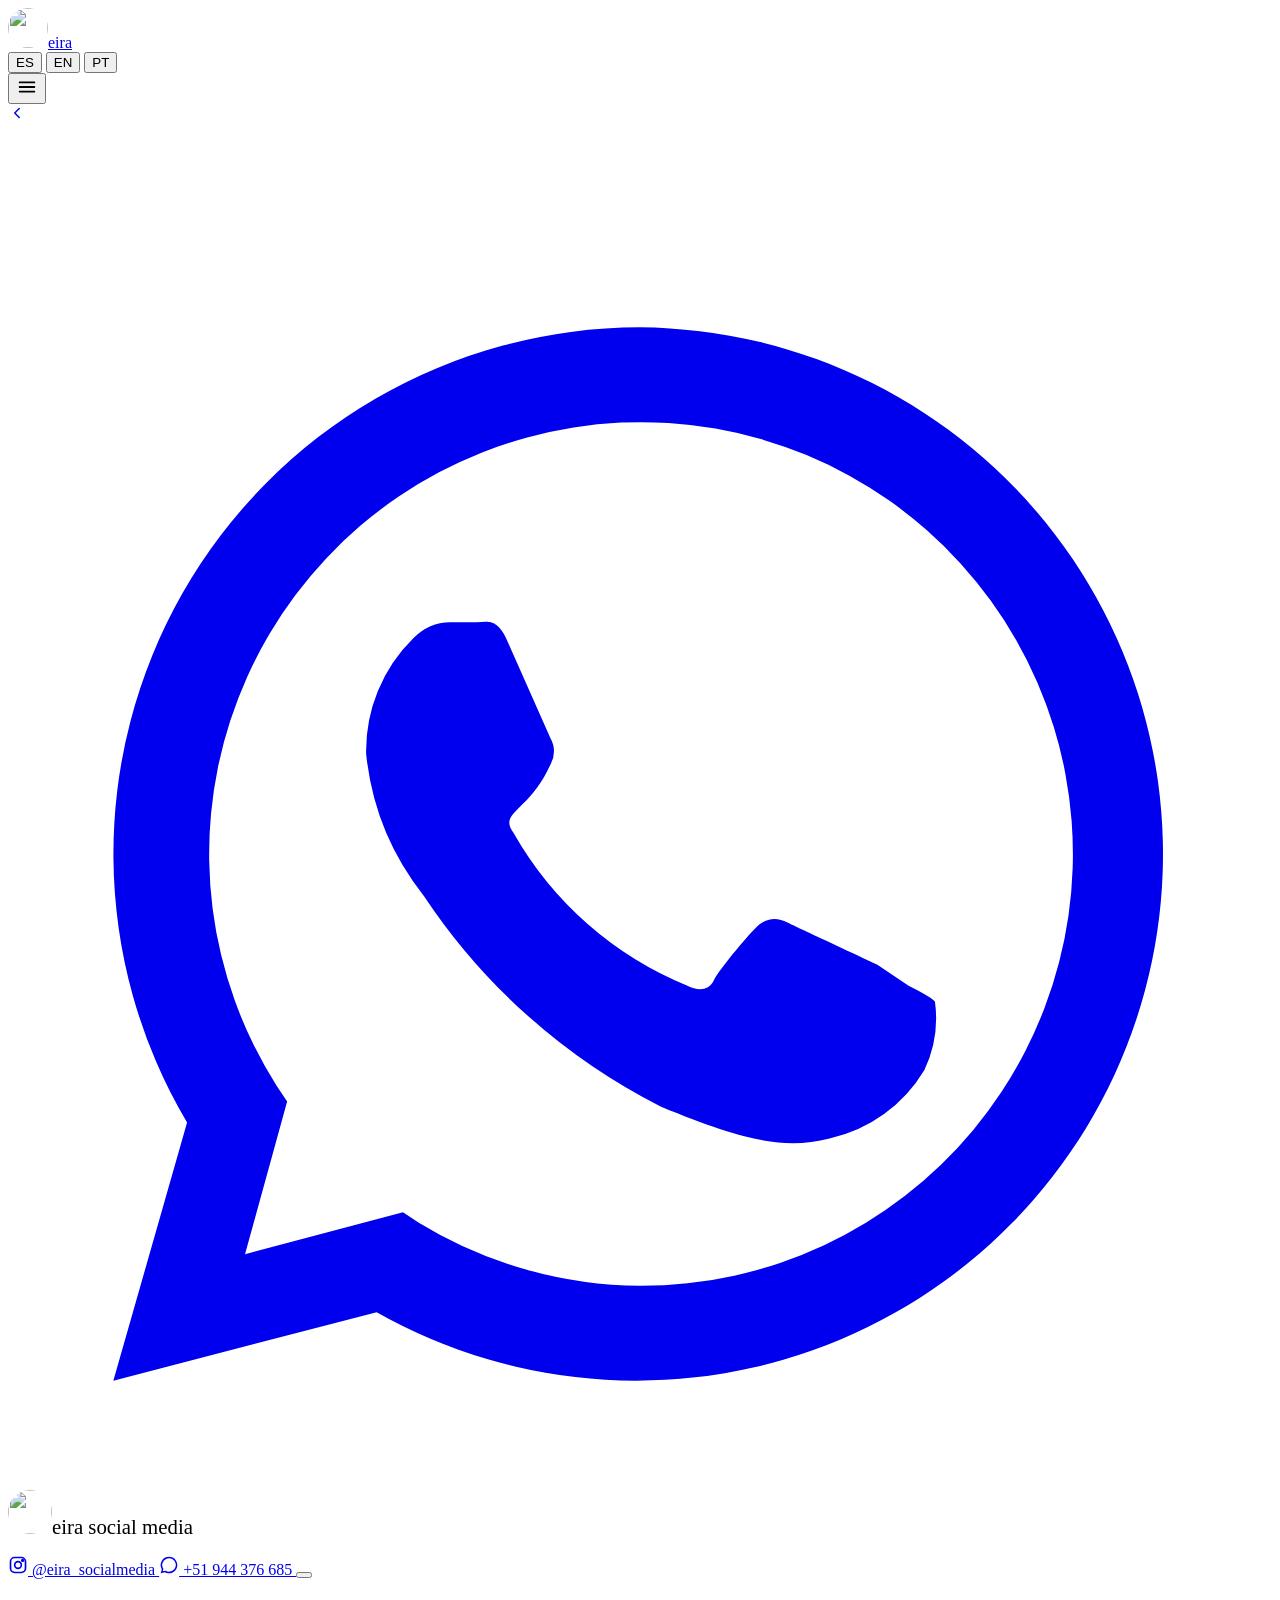
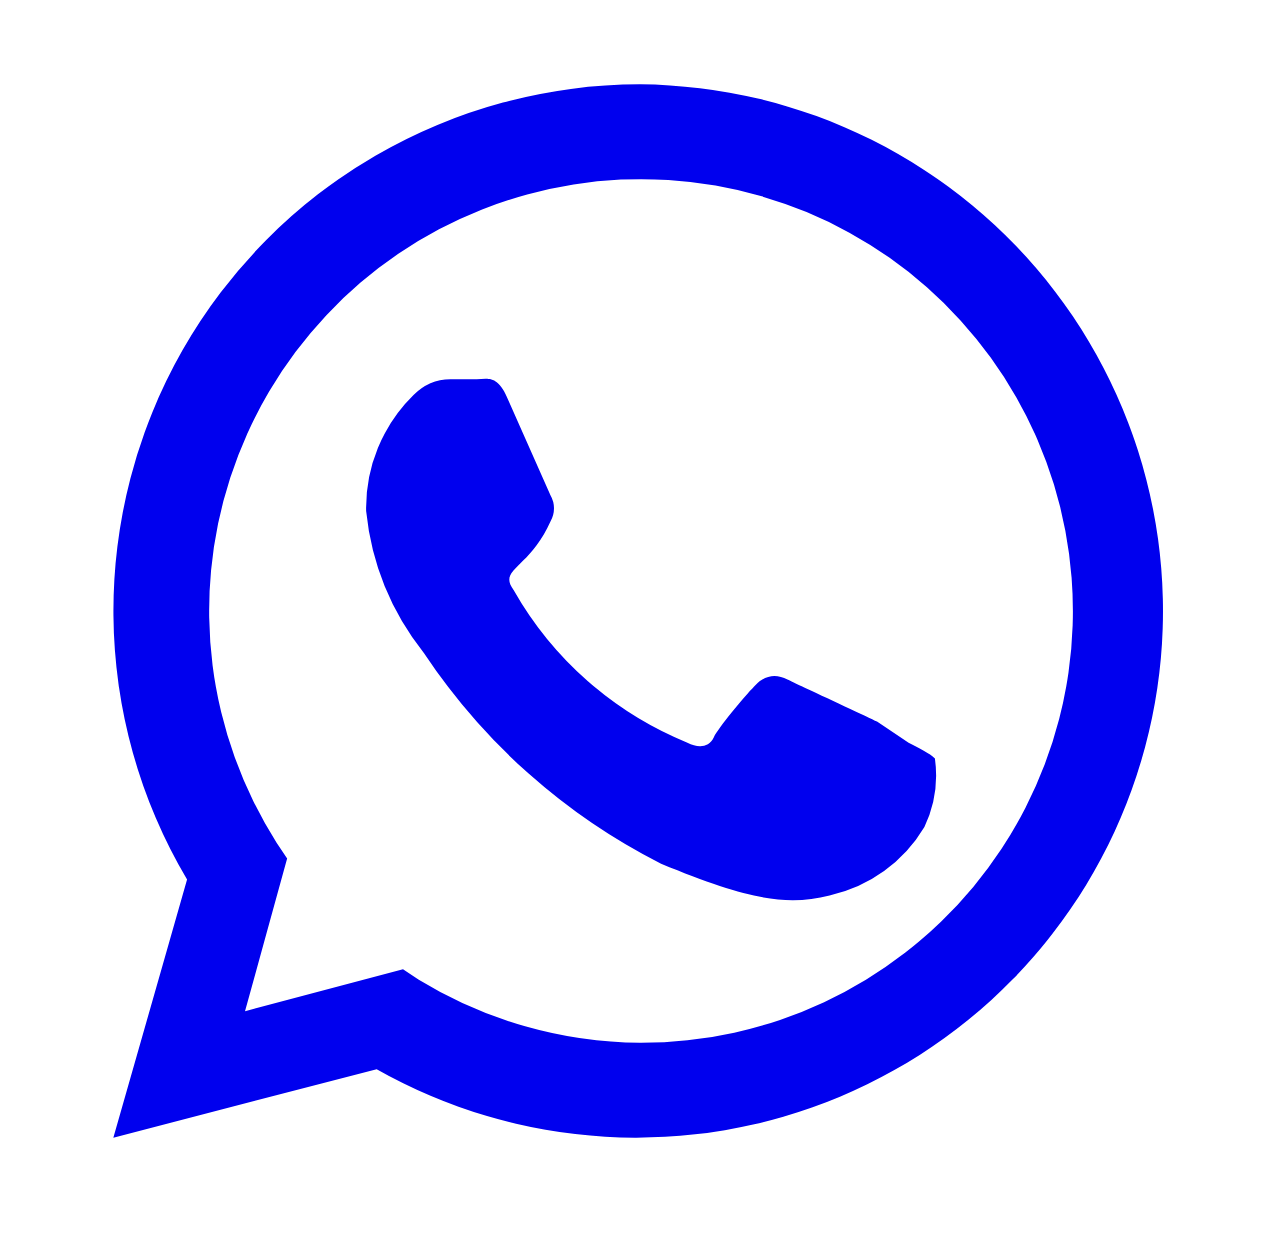
==== metodologia.html @ bcd7b7a1 "Add files via upload" ====
<!doctype html>
<html lang="es">
<head>
<meta charset="utf-8">
<meta name="color-scheme" content="light dark">
<meta name="viewport" content="width=device-width, initial-scale=1, viewport-fit=cover">
<title>Método EIRA | Eira Social Media</title>
<meta name="description" content="Agencia de social media: estrategia, gestión de redes, creación de contenido y publicidad digital a la medida de tu marca.">
<link rel="preconnect" href="https://fonts.googleapis.com">
<link rel="preconnect" href="https://fonts.gstatic.com" crossorigin>
<link href="https://fonts.googleapis.com/css2?family=Poppins:wght@400;500;600;700;800&display=swap" rel="stylesheet">
<link rel="icon" href="assets/img/logo.png">
<link rel="stylesheet" href="assets/css/styles.css">
</head>
<body>

<header class="top">
  <div class="wrap bar">
    <a class="logo" href="index.html" aria-label="Eira Social Media">
      <img src="assets/img/logo.png" alt="" width="40" height="40" style="border-radius:50%;box-shadow:0 0 0 1px var(--line)"><span>eira</span>
    </a>
    <nav class="links" id="nav">
      <a href="index.html#servicios" data-i18n="nav.services"></a>
      <a href="metodologia.html" aria-current="page" data-i18n="nav.method"></a>
      <a href="index.html#trabajos" data-i18n="nav.work"></a>
      <a href="index.html#resultados" data-i18n="nav.results"></a>
      <a href="index.html#cotizar" data-i18n="nav.quote"></a>
      <a href="index.html#faq" data-i18n="nav.faq"></a>
    </nav>
    <div class="lang" role="group" aria-label="Idioma / Language / Idioma">
      <button type="button" data-lang="es">ES</button>
      <button type="button" data-lang="en">EN</button>
      <button type="button" data-lang="pt">PT</button>
    </div>
    <a class="btn btn-primary" href="index.html#cotizar" data-i18n="nav.cta"></a>
    <button class="menu-btn" type="button" aria-expanded="false" aria-controls="nav" aria-label="Menu">
      <svg width="22" height="22" viewBox="0 0 24 24" fill="none" stroke="currentColor" stroke-width="2" stroke-linecap="round" aria-hidden="true"><path d="M4 7h16M4 12h16M4 17h16"/></svg>
    </button>
  </div>
</header>

<main id="inicio">
  <section class="page-hero">
    <div class="wrap">
      <a class="back-link" href="index.html"><svg width="18" height="18" viewBox="0 0 24 24" fill="none" stroke="currentColor" stroke-width="2" stroke-linecap="round" stroke-linejoin="round" aria-hidden="true"><path d="M15 18l-6-6 6-6"/></svg><span data-i18n="mp.back"></span></a>
      <h1 data-i18n="mp.title"></h1>
      <p class="lede" data-i18n="mp.sub"></p>
    </div>
  </section>
  <section id="metodo" style="padding-top:clamp(32px,5vw,56px)">
    <div class="wrap">
      <h2 data-i18n="m.title" class="sr"></h2>
      <p class="lede" data-i18n="m.sub"></p>
      <div class="eira-grid">
        <div class="cycle" id="cycle"></div>
        <div>
          <div class="step-btns" id="stepBtns" role="group"></div>
          <div class="step-detail" id="stepDetail" aria-live="polite"></div>
        </div>
      </div>

      <div class="charts">
        <div class="card">
          <h3 data-i18n="m.mixTitle"></h3>
          <p class="sub" data-i18n="m.mixSub"></p>
          <div class="mini-tabs" id="mixTabs" role="group"></div>
          <div class="donut-wrap">
            <div id="donut"></div>
            <ul class="legend" id="legend"></ul>
          </div>
          <p class="note" data-i18n="m.ref"></p>
        </div>
        <div class="card">
          <h3 data-i18n="m.funTitle"></h3>
          <p class="sub" data-i18n="m.funSub"></p>
          <div id="funnel" style="margin-top:14px"></div>
        </div>
        <div class="card wide">
          <h3 data-i18n="m.ganttTitle"></h3>
          <p class="sub" data-i18n="m.ganttSub"></p>
          <div class="scroll-x"><div class="gantt" id="gantt"></div></div>
        </div>
        <div class="card wide">
          <h3 data-i18n="m.kpiTitle"></h3>
          <p class="sub" data-i18n="m.kpiSub"></p>
          <div class="kpis" id="kpis"></div>
        </div>
      </div>
    </div>
  </section>

  <section class="final" style="padding-top:0">
    <div class="wrap">
      <h2 data-i18n="mp.ctaTitle"></h2>
      <p class="lede" data-i18n="mp.ctaSub"></p>
      <div class="hero-ctas">
        <a class="btn btn-wa wa-link" href="#" target="_blank" rel="noopener">
          <svg viewBox="0 0 24 24" fill="currentColor" aria-hidden="true"><path d="M12 2a10 10 0 0 0-8.6 15.1L2 22l5-1.3A10 10 0 1 0 12 2Zm0 18.2a8.2 8.2 0 0 1-4.2-1.2l-.3-.2-3 .8.8-2.9-.2-.3A8.2 8.2 0 1 1 12 20.2Zm4.5-6.1c-.2-.1-1.5-.7-1.7-.8s-.4-.1-.6.1-.7.8-.8 1-.3.2-.5.1a6.7 6.7 0 0 1-3.3-2.9c-.3-.4.3-.4.7-1.3a.5.5 0 0 0 0-.5l-.8-1.8c-.2-.5-.4-.4-.6-.4h-.5a1 1 0 0 0-.7.3 3 3 0 0 0-.9 2.2 5.2 5.2 0 0 0 1.1 2.7 11.8 11.8 0 0 0 4.5 4c1.7.7 2.4.8 3.2.6a2.8 2.8 0 0 0 1.8-1.3 2.3 2.3 0 0 0 .2-1.3c-.1-.1-.3-.2-.5-.3Z"/></svg>
          <span data-i18n="end.cta"></span>
        </a>
        <a class="btn btn-ghost" href="index.html#cotizar" data-i18n="hero.cta1"></a>
      </div>
    </div>
  </section>
</main>

<footer>
  <div class="wrap foot">
    <div>
      <div class="logo" style="font-size:1.3rem"><img src="assets/img/logo.png" alt="" width="44" height="44" style="border-radius:50%;box-shadow:0 0 0 1px var(--line)"><span>eira social media</span></div>
      <p data-i18n="foot.tag" style="margin-top:6px;max-width:44ch"></p>
    </div>
    <div class="foot-links">
      <a href="https://www.instagram.com/eira_socialmedia/" target="_blank" rel="noopener">
        <svg width="20" height="20" viewBox="0 0 24 24" fill="none" stroke="currentColor" stroke-width="2" aria-hidden="true"><rect x="3" y="3" width="18" height="18" rx="5"/><circle cx="12" cy="12" r="4"/><circle cx="17.5" cy="6.5" r="1" fill="currentColor"/></svg>
        @eira_socialmedia
      </a>
      <a class="wa-link" href="#" target="_blank" rel="noopener">
        <svg width="20" height="20" viewBox="0 0 24 24" fill="currentColor" aria-hidden="true"><path d="M12 2a10 10 0 0 0-8.6 15.1L2 22l5-1.3A10 10 0 1 0 12 2Zm0 18.2a8.2 8.2 0 0 1-4.2-1.2l-.3-.2-3 .8.8-2.9-.2-.3A8.2 8.2 0 1 1 12 20.2Z"/></svg>
        +51 944 376 685
      </a>
      <button class="theme-btn" type="button" id="themeBtn"></button>
    </div>
  </div>
</footer>

<a class="wa-float wa-link" href="#" target="_blank" rel="noopener" aria-label="WhatsApp">
  <svg viewBox="0 0 24 24" fill="currentColor" aria-hidden="true"><path d="M12 2a10 10 0 0 0-8.6 15.1L2 22l5-1.3A10 10 0 1 0 12 2Zm0 18.2a8.2 8.2 0 0 1-4.2-1.2l-.3-.2-3 .8.8-2.9-.2-.3A8.2 8.2 0 1 1 12 20.2Zm4.5-6.1c-.2-.1-1.5-.7-1.7-.8s-.4-.1-.6.1-.7.8-.8 1-.3.2-.5.1a6.7 6.7 0 0 1-3.3-2.9c-.3-.4.3-.4.7-1.3a.5.5 0 0 0 0-.5l-.8-1.8c-.2-.5-.4-.4-.6-.4h-.5a1 1 0 0 0-.7.3 3 3 0 0 0-.9 2.2 5.2 5.2 0 0 0 1.1 2.7 11.8 11.8 0 0 0 4.5 4c1.7.7 2.4.8 3.2.6a2.8 2.8 0 0 0 1.8-1.3 2.3 2.3 0 0 0 .2-1.3c-.1-.1-.3-.2-.5-.3Z"/></svg>
</a>

<script src="assets/js/app.js"></script>
</body>
</html>
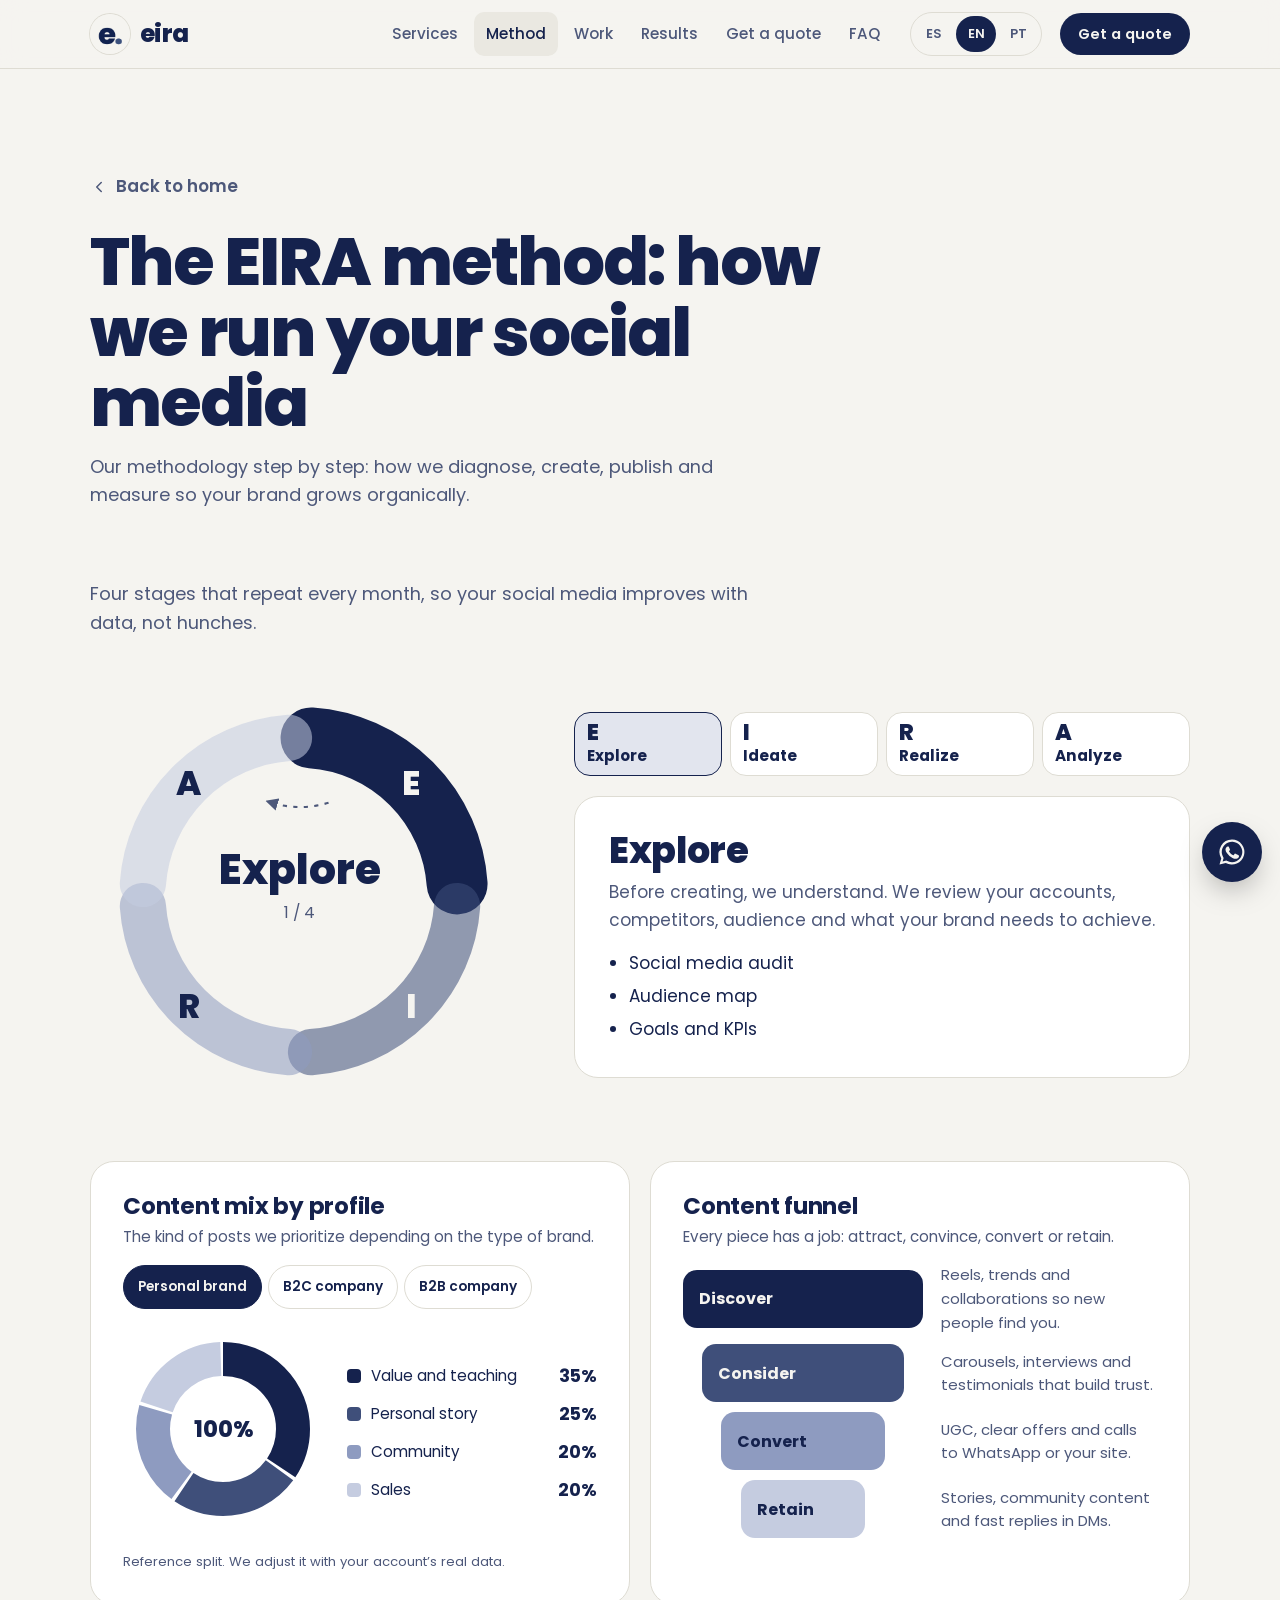
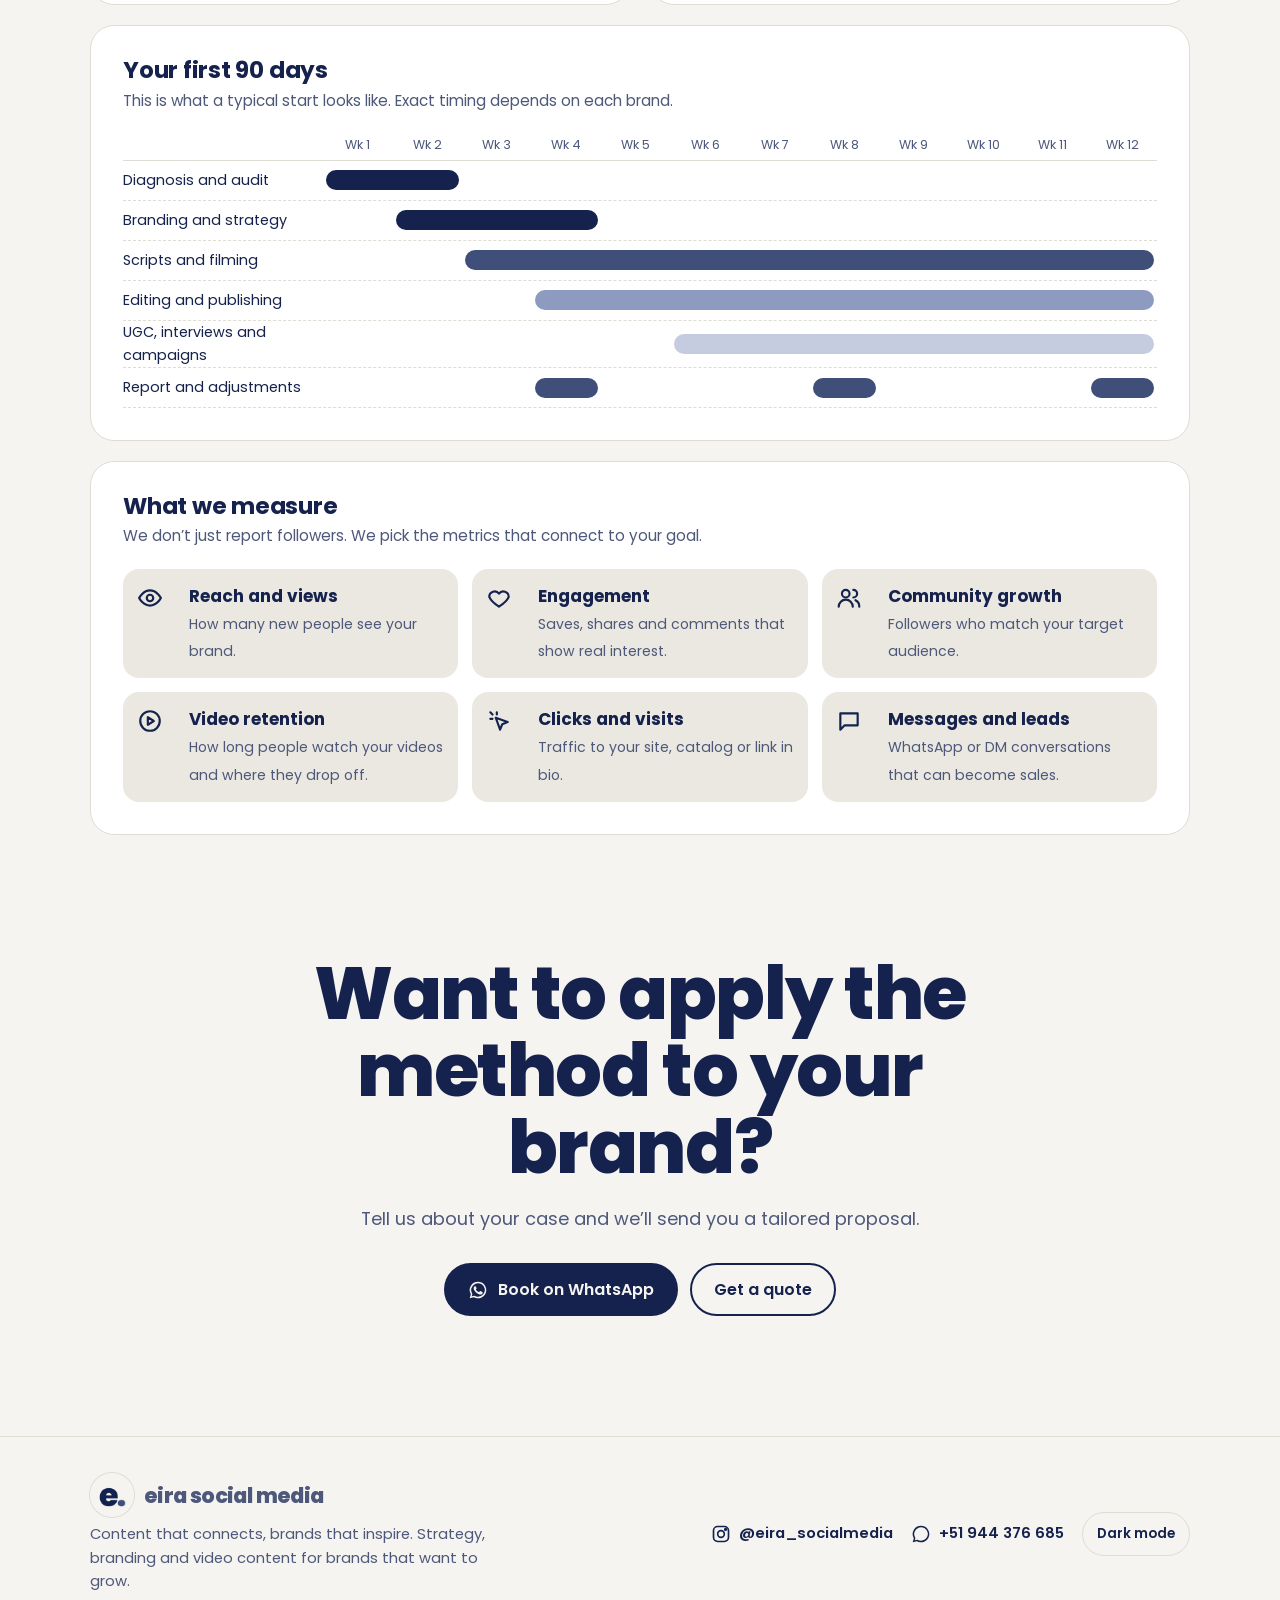
==== commit fe9e5b69: "Add files via upload" ====
--- a/metodologia.html
+++ b/metodologia.html
@@ -1,14 +1,16 @@
-<!doctype html>
-<html lang="es">
-<head>
+<!DOCTYPE html><html lang="es"><head>
 <meta charset="utf-8">
 <meta name="color-scheme" content="light dark">
 <meta name="viewport" content="width=device-width, initial-scale=1, viewport-fit=cover">
 <title>Método EIRA | Eira Social Media</title>
-<meta name="description" content="Agencia de social media: estrategia, gestión de redes, creación de contenido y publicidad digital a la medida de tu marca.">
+<meta name="description" content="Eira Social Media: estrategia de contenido, branding, producción audiovisual y contenido para marcas. Contenido que conecta, marcas que inspiran.">
+<meta property="og:title" content="Eira Social Media">
+<meta property="og:description" content="Eira Social Media: estrategia de contenido, branding, producción audiovisual y contenido para marcas. Contenido que conecta, marcas que inspiran.">
+<meta property="og:image" content="assets/img/logo.png">
+<meta property="og:type" content="website">
 <link rel="preconnect" href="https://fonts.googleapis.com">
-<link rel="preconnect" href="https://fonts.gstatic.com" crossorigin>
-<link href="https://fonts.googleapis.com/css2?family=Poppins:wght@400;500;600;700;800&display=swap" rel="stylesheet">
+<link rel="preconnect" href="https://fonts.gstatic.com" crossorigin="">
+<link href="https://fonts.googleapis.com/css2?family=Poppins:wght@400;500;600;700;800&amp;display=swap" rel="stylesheet">
 <link rel="icon" href="assets/img/logo.png">
 <link rel="stylesheet" href="assets/css/styles.css">
 </head>
@@ -20,21 +22,21 @@
       <img src="assets/img/logo.png" alt="" width="40" height="40" style="border-radius:50%;box-shadow:0 0 0 1px var(--line)"><span>eira</span>
     </a>
     <nav class="links" id="nav">
-      <a href="index.html#servicios" data-i18n="nav.services"></a>
-      <a href="metodologia.html" aria-current="page" data-i18n="nav.method"></a>
-      <a href="index.html#trabajos" data-i18n="nav.work"></a>
-      <a href="index.html#resultados" data-i18n="nav.results"></a>
-      <a href="index.html#cotizar" data-i18n="nav.quote"></a>
-      <a href="index.html#faq" data-i18n="nav.faq"></a>
+      <a href="index.html#servicios" data-i18n="nav.services">Servicios</a>
+      <a href="metodologia.html" aria-current="page" data-i18n="nav.method">Metodología</a>
+      <a href="index.html#trabajos" data-i18n="nav.work">Trabajos</a>
+      <a href="index.html#resultados" data-i18n="nav.results">Resultados</a>
+      <a href="index.html#cotizar" data-i18n="nav.quote">Cotizar</a>
+      <a href="index.html#faq" data-i18n="nav.faq">Preguntas</a>
     </nav>
     <div class="lang" role="group" aria-label="Idioma / Language / Idioma">
-      <button type="button" data-lang="es">ES</button>
-      <button type="button" data-lang="en">EN</button>
-      <button type="button" data-lang="pt">PT</button>
+      <button type="button" data-lang="es" aria-pressed="true">ES</button>
+      <button type="button" data-lang="en" aria-pressed="false">EN</button>
+      <button type="button" data-lang="pt" aria-pressed="false">PT</button>
     </div>
-    <a class="btn btn-primary" href="index.html#cotizar" data-i18n="nav.cta"></a>
+    <a class="btn btn-primary" href="index.html#cotizar" data-i18n="nav.cta">Cotiza tu proyecto</a>
     <button class="menu-btn" type="button" aria-expanded="false" aria-controls="nav" aria-label="Menu">
-      <svg width="22" height="22" viewBox="0 0 24 24" fill="none" stroke="currentColor" stroke-width="2" stroke-linecap="round" aria-hidden="true"><path d="M4 7h16M4 12h16M4 17h16"/></svg>
+      <svg width="22" height="22" viewBox="0 0 24 24" fill="none" stroke="currentColor" stroke-width="2" stroke-linecap="round" aria-hidden="true"><path d="M4 7h16M4 12h16M4 17h16"></path></svg>
     </button>
   </div>
 </header>
@@ -42,48 +44,54 @@
 <main id="inicio">
   <section class="page-hero">
     <div class="wrap">
-      <a class="back-link" href="index.html"><svg width="18" height="18" viewBox="0 0 24 24" fill="none" stroke="currentColor" stroke-width="2" stroke-linecap="round" stroke-linejoin="round" aria-hidden="true"><path d="M15 18l-6-6 6-6"/></svg><span data-i18n="mp.back"></span></a>
-      <h1 data-i18n="mp.title"></h1>
-      <p class="lede" data-i18n="mp.sub"></p>
+      <a class="back-link" href="index.html"><svg width="18" height="18" viewBox="0 0 24 24" fill="none" stroke="currentColor" stroke-width="2" stroke-linecap="round" stroke-linejoin="round" aria-hidden="true"><path d="M15 18l-6-6 6-6"></path></svg><span data-i18n="mp.back">Volver al inicio</span></a>
+      <h1 data-i18n="mp.title">Método EIRA: así trabajamos tus redes</h1>
+      <p class="lede" data-i18n="mp.sub">Nuestra metodología explicada paso a paso: cómo diagnosticamos, creamos, publicamos y medimos para que tu marca crezca de forma orgánica.</p>
     </div>
   </section>
   <section id="metodo" style="padding-top:clamp(32px,5vw,56px)">
     <div class="wrap">
-      <h2 data-i18n="m.title" class="sr"></h2>
-      <p class="lede" data-i18n="m.sub"></p>
+      <h2 data-i18n="m.title" class="sr">Método EIRA</h2>
+      <p class="lede" data-i18n="m.sub">Cuatro etapas que se repiten cada mes. Así tus redes mejoran con datos y no por intuición.</p>
       <div class="eira-grid">
-        <div class="cycle" id="cycle"></div>
+        <div class="cycle" id="cycle"><svg viewBox="0 0 400 400" role="img" aria-label="Método EIRA">
+   <path class="seg" data-i="0" d="M210.49 50.37 A150 150 0 0 1 349.63 189.51" stroke="var(--c1)" stroke-width="58" fill="none" stroke-linecap="round" opacity="1"></path><path class="seg" data-i="1" d="M349.63 210.49 A150 150 0 0 1 210.49 349.63" stroke="var(--c2)" stroke-width="44" fill="none" stroke-linecap="round" opacity="0.55"></path><path class="seg" data-i="2" d="M189.51 349.63 A150 150 0 0 1 50.37 210.49" stroke="var(--c3)" stroke-width="44" fill="none" stroke-linecap="round" opacity="0.55"></path><path class="seg" data-i="3" d="M50.37 189.51 A150 150 0 0 1 189.51 50.37" stroke="var(--c4)" stroke-width="44" fill="none" stroke-linecap="round" opacity="0.55"></path><text x="306.06601717798213" y="104.93398282201788" text-anchor="middle" font-family="Poppins, sans-serif" font-weight="800" font-size="32" fill="var(--t1)" pointer-events="none">E</text><text x="306.06601717798213" y="317.06601717798213" text-anchor="middle" font-family="Poppins, sans-serif" font-weight="800" font-size="32" fill="var(--t2)" pointer-events="none">I</text><text x="93.93398282201788" y="317.06601717798213" text-anchor="middle" font-family="Poppins, sans-serif" font-weight="800" font-size="32" fill="var(--t3)" pointer-events="none">R</text><text x="93.93398282201785" y="104.93398282201788" text-anchor="middle" font-family="Poppins, sans-serif" font-weight="800" font-size="32" fill="var(--t4)" pointer-events="none">A</text>
+   <defs><marker id="ah" viewBox="0 0 10 10" refX="5" refY="5" markerWidth="6" markerHeight="6" orient="auto"><path d="M0 0L10 5L0 10z" fill="var(--ink-2)"></path></marker></defs>
+   <path d="M227.19 112.11 A92 92 0 0 1 172.81 112.11" stroke="var(--ink-2)" stroke-width="2" fill="none" stroke-dasharray="4 6" marker-end="url(#ah)"></path>
+   <text x="200" y="190" text-anchor="middle" font-family="Poppins, sans-serif" font-weight="800" font-size="40" fill="var(--ink)">Escuchar</text>
+   <text x="200" y="222" text-anchor="middle" font-family="Poppins, sans-serif" font-size="15" fill="var(--ink-2)">1 / 4</text>
+  </svg></div>
         <div>
-          <div class="step-btns" id="stepBtns" role="group"></div>
-          <div class="step-detail" id="stepDetail" aria-live="polite"></div>
+          <div class="step-btns" id="stepBtns" role="group"><button type="button" aria-pressed="true" data-i="0"><b>E</b>Escuchar</button><button type="button" aria-pressed="false" data-i="1"><b>I</b>Idear</button><button type="button" aria-pressed="false" data-i="2"><b>R</b>Realizar</button><button type="button" aria-pressed="false" data-i="3"><b>A</b>Analizar</button></div>
+          <div class="step-detail" id="stepDetail" aria-live="polite"><h3>Escuchar</h3><p>Antes de crear, entendemos. Revisamos tus cuentas, tu competencia, tu público y lo que tu marca necesita lograr.</p><ul><li>Auditoría de redes</li><li>Mapa de audiencia</li><li>Objetivos y KPIs</li></ul></div>
         </div>
       </div>
 
       <div class="charts">
         <div class="card">
-          <h3 data-i18n="m.mixTitle"></h3>
-          <p class="sub" data-i18n="m.mixSub"></p>
-          <div class="mini-tabs" id="mixTabs" role="group"></div>
+          <h3 data-i18n="m.mixTitle">Mezcla de contenido según tu perfil</h3>
+          <p class="sub" data-i18n="m.mixSub">Qué tipo de publicaciones priorizamos según el tipo de marca.</p>
+          <div class="mini-tabs" id="mixTabs" role="group"><button type="button" aria-pressed="true" data-i="0">Marca personal</button><button type="button" aria-pressed="false" data-i="1">Empresa B2C</button><button type="button" aria-pressed="false" data-i="2">Empresa B2B</button></div>
           <div class="donut-wrap">
-            <div id="donut"></div>
-            <ul class="legend" id="legend"></ul>
+            <div id="donut"><svg viewBox="0 0 200 200" role="img" aria-label="Marca personal"><circle cx="100" cy="100" r="70" fill="none" stroke="var(--c1)" stroke-width="34" stroke-dasharray="150.93804002589985 288.88493147667117" stroke-dashoffset="0" transform="rotate(-90 100 100)"></circle><circle cx="100" cy="100" r="70" fill="none" stroke="var(--c2)" stroke-width="34" stroke-dasharray="106.95574287564276 332.8672286269283" stroke-dashoffset="-153.93804002589985" transform="rotate(-90 100 100)"></circle><circle cx="100" cy="100" r="70" fill="none" stroke="var(--c3)" stroke-width="34" stroke-dasharray="84.9645943005142 354.85837720205683" stroke-dashoffset="-263.89378290154264" transform="rotate(-90 100 100)"></circle><circle cx="100" cy="100" r="70" fill="none" stroke="var(--c4)" stroke-width="34" stroke-dasharray="84.9645943005142 354.85837720205683" stroke-dashoffset="-351.85837720205683" transform="rotate(-90 100 100)"></circle><text x="100" y="108" text-anchor="middle" font-family="Poppins, sans-serif" font-weight="800" font-size="22" fill="var(--ink)">100%</text></svg></div>
+            <ul class="legend" id="legend"><li><i style="background:var(--c1)"></i><span>Valor y enseñanza</span><b>35%</b></li><li><i style="background:var(--c2)"></i><span>Historia personal</span><b>25%</b></li><li><i style="background:var(--c3)"></i><span>Comunidad</span><b>20%</b></li><li><i style="background:var(--c4)"></i><span>Venta</span><b>20%</b></li></ul>
           </div>
-          <p class="note" data-i18n="m.ref"></p>
+          <p class="note" data-i18n="m.ref">Distribución referencial. La ajustamos con los datos reales de tu cuenta.</p>
         </div>
         <div class="card">
-          <h3 data-i18n="m.funTitle"></h3>
-          <p class="sub" data-i18n="m.funSub"></p>
-          <div id="funnel" style="margin-top:14px"></div>
+          <h3 data-i18n="m.funTitle">Embudo de contenido</h3>
+          <p class="sub" data-i18n="m.funSub">Cada pieza cumple un rol: atraer, convencer, convertir o fidelizar.</p>
+          <div id="funnel" style="margin-top:14px"><div class="funnel-row"><div class="funnel-bar" style="width:100%;background:var(--c1);color:var(--t1)">Descubrir</div><p>Reels, tendencias y colaboraciones para que nuevas personas te conozcan.</p></div><div class="funnel-row"><div class="funnel-bar" style="width:84%;background:var(--c2);color:var(--t2)">Considerar</div><p>Carruseles, entrevistas y testimonios que generan confianza.</p></div><div class="funnel-row"><div class="funnel-bar" style="width:68%;background:var(--c3);color:var(--t3)">Convertir</div><p>UGC, ofertas claras y llamados a WhatsApp o a tu web.</p></div><div class="funnel-row"><div class="funnel-bar" style="width:52%;background:var(--c4);color:var(--t4)">Fidelizar</div><p>Stories, contenido de comunidad y respuesta rápida en mensajes.</p></div></div>
         </div>
         <div class="card wide">
-          <h3 data-i18n="m.ganttTitle"></h3>
-          <p class="sub" data-i18n="m.ganttSub"></p>
-          <div class="scroll-x"><div class="gantt" id="gantt"></div></div>
+          <h3 data-i18n="m.ganttTitle">Tus primeros 90 días</h3>
+          <p class="sub" data-i18n="m.ganttSub">Así se ve normalmente el arranque. Los tiempos exactos dependen de cada marca.</p>
+          <div class="scroll-x"><div class="gantt" id="gantt"><div class="gantt-row head"><span></span><span>Sem 1</span><span>Sem 2</span><span>Sem 3</span><span>Sem 4</span><span>Sem 5</span><span>Sem 6</span><span>Sem 7</span><span>Sem 8</span><span>Sem 9</span><span>Sem 10</span><span>Sem 11</span><span>Sem 12</span></div><div class="gantt-row"><span style="grid-row:1;grid-column:1;padding-right:10px">Diagnóstico y auditoría</span><span class="gbar" style="grid-row:1;grid-column:2/4;background:var(--c1);margin:0 3px"></span></div><div class="gantt-row"><span style="grid-row:1;grid-column:1;padding-right:10px">Branding y estrategia</span><span class="gbar" style="grid-row:1;grid-column:3/6;background:var(--c1);margin:0 3px"></span></div><div class="gantt-row"><span style="grid-row:1;grid-column:1;padding-right:10px">Guiones y grabación</span><span class="gbar" style="grid-row:1;grid-column:4/14;background:var(--c2);margin:0 3px"></span></div><div class="gantt-row"><span style="grid-row:1;grid-column:1;padding-right:10px">Edición y publicación</span><span class="gbar" style="grid-row:1;grid-column:5/14;background:var(--c3);margin:0 3px"></span></div><div class="gantt-row"><span style="grid-row:1;grid-column:1;padding-right:10px">UGC, entrevistas y campañas</span><span class="gbar" style="grid-row:1;grid-column:7/14;background:var(--c4);margin:0 3px"></span></div><div class="gantt-row"><span style="grid-row:1;grid-column:1;padding-right:10px">Reporte y ajustes</span><span class="gbar" style="grid-row:1;grid-column:5/6;background:var(--c2);margin:0 3px"></span><span class="gbar" style="grid-row:1;grid-column:9/10;background:var(--c2);margin:0 3px"></span><span class="gbar" style="grid-row:1;grid-column:13/14;background:var(--c2);margin:0 3px"></span></div></div></div>
         </div>
         <div class="card wide">
-          <h3 data-i18n="m.kpiTitle"></h3>
-          <p class="sub" data-i18n="m.kpiSub"></p>
-          <div class="kpis" id="kpis"></div>
+          <h3 data-i18n="m.kpiTitle">Lo que medimos</h3>
+          <p class="sub" data-i18n="m.kpiSub">No reportamos solo seguidores. Elegimos las métricas que se conectan con tu objetivo.</p>
+          <div class="kpis" id="kpis"><div class="kpi"><svg viewBox="0 0 24 24" fill="none" stroke="currentColor" stroke-width="2" stroke-linecap="round" aria-hidden="true"><path d="M2 12s3.5-7 10-7 10 7 10 7-3.5 7-10 7S2 12 2 12Z"></path><circle cx="12" cy="12" r="3"></circle></svg><div><b>Alcance y visualizaciones</b><span>Cuántas personas nuevas ven tu marca.</span></div></div><div class="kpi"><svg viewBox="0 0 24 24" fill="none" stroke="currentColor" stroke-width="2" stroke-linecap="round" stroke-linejoin="round" aria-hidden="true"><path d="M12 20s-7-4.4-9-9a5 5 0 0 1 9-3 5 5 0 0 1 9 3c-2 4.6-9 9-9 9Z"></path></svg><div><b>Interacción</b><span>Guardados, compartidos y comentarios que muestran interés real.</span></div></div><div class="kpi"><svg viewBox="0 0 24 24" fill="none" stroke="currentColor" stroke-width="2" stroke-linecap="round" aria-hidden="true"><circle cx="9" cy="8" r="3.5"></circle><path d="M2.5 20a6.5 6.5 0 0 1 13 0"></path><path d="M16 4.5a3.5 3.5 0 0 1 0 7M18 14a6.5 6.5 0 0 1 3.5 6"></path></svg><div><b>Crecimiento de comunidad</b><span>Seguidores que encajan con tu público objetivo.</span></div></div><div class="kpi"><svg viewBox="0 0 24 24" fill="none" stroke="currentColor" stroke-width="2" stroke-linecap="round" stroke-linejoin="round" aria-hidden="true"><circle cx="12" cy="12" r="9"></circle><path d="M10 8.5v7l5.5-3.5L10 8.5Z"></path></svg><div><b>Retención de video</b><span>Cuánto tiempo ven tus videos y en qué momento los dejan.</span></div></div><div class="kpi"><svg viewBox="0 0 24 24" fill="none" stroke="currentColor" stroke-width="2" stroke-linecap="round" stroke-linejoin="round" aria-hidden="true"><path d="M9 9l11 4-5 2-2 5-4-11Z"></path><path d="M4 4l2 2M4 10h2M10 4v2"></path></svg><div><b>Clics y visitas</b><span>Tráfico hacia tu web, catálogo o enlace en bio.</span></div></div><div class="kpi"><svg viewBox="0 0 24 24" fill="none" stroke="currentColor" stroke-width="2" stroke-linecap="round" stroke-linejoin="round" aria-hidden="true"><path d="M4 5h16v11H8l-4 4V5Z"></path></svg><div><b>Mensajes y leads</b><span>Conversaciones por WhatsApp o DM que pueden convertirse en ventas.</span></div></div></div>
         </div>
       </div>
     </div>
@@ -91,14 +99,14 @@
 
   <section class="final" style="padding-top:0">
     <div class="wrap">
-      <h2 data-i18n="mp.ctaTitle"></h2>
-      <p class="lede" data-i18n="mp.ctaSub"></p>
+      <h2 data-i18n="mp.ctaTitle">¿Quieres aplicar el método a tu marca?</h2>
+      <p class="lede" data-i18n="mp.ctaSub">Cuéntanos tu caso y te enviamos una propuesta a tu medida.</p>
       <div class="hero-ctas">
-        <a class="btn btn-wa wa-link" href="#" target="_blank" rel="noopener">
-          <svg viewBox="0 0 24 24" fill="currentColor" aria-hidden="true"><path d="M12 2a10 10 0 0 0-8.6 15.1L2 22l5-1.3A10 10 0 1 0 12 2Zm0 18.2a8.2 8.2 0 0 1-4.2-1.2l-.3-.2-3 .8.8-2.9-.2-.3A8.2 8.2 0 1 1 12 20.2Zm4.5-6.1c-.2-.1-1.5-.7-1.7-.8s-.4-.1-.6.1-.7.8-.8 1-.3.2-.5.1a6.7 6.7 0 0 1-3.3-2.9c-.3-.4.3-.4.7-1.3a.5.5 0 0 0 0-.5l-.8-1.8c-.2-.5-.4-.4-.6-.4h-.5a1 1 0 0 0-.7.3 3 3 0 0 0-.9 2.2 5.2 5.2 0 0 0 1.1 2.7 11.8 11.8 0 0 0 4.5 4c1.7.7 2.4.8 3.2.6a2.8 2.8 0 0 0 1.8-1.3 2.3 2.3 0 0 0 .2-1.3c-.1-.1-.3-.2-.5-.3Z"/></svg>
-          <span data-i18n="end.cta"></span>
+        <a class="btn btn-wa wa-link" href="https://wa.me/51944376685?text=Hola%20Eira%2C%20quiero%20informaci%C3%B3n%20sobre%20sus%20servicios" target="_blank" rel="noopener">
+          <svg viewBox="0 0 24 24" fill="currentColor" aria-hidden="true"><path d="M12 2a10 10 0 0 0-8.6 15.1L2 22l5-1.3A10 10 0 1 0 12 2Zm0 18.2a8.2 8.2 0 0 1-4.2-1.2l-.3-.2-3 .8.8-2.9-.2-.3A8.2 8.2 0 1 1 12 20.2Zm4.5-6.1c-.2-.1-1.5-.7-1.7-.8s-.4-.1-.6.1-.7.8-.8 1-.3.2-.5.1a6.7 6.7 0 0 1-3.3-2.9c-.3-.4.3-.4.7-1.3a.5.5 0 0 0 0-.5l-.8-1.8c-.2-.5-.4-.4-.6-.4h-.5a1 1 0 0 0-.7.3 3 3 0 0 0-.9 2.2 5.2 5.2 0 0 0 1.1 2.7 11.8 11.8 0 0 0 4.5 4c1.7.7 2.4.8 3.2.6a2.8 2.8 0 0 0 1.8-1.3 2.3 2.3 0 0 0 .2-1.3c-.1-.1-.3-.2-.5-.3Z"></path></svg>
+          <span data-i18n="end.cta">Agendar por WhatsApp</span>
         </a>
-        <a class="btn btn-ghost" href="index.html#cotizar" data-i18n="hero.cta1"></a>
+        <a class="btn btn-ghost" href="index.html#cotizar" data-i18n="hero.cta1">Cotiza tu proyecto</a>
       </div>
     </div>
   </section>
@@ -108,26 +116,27 @@
   <div class="wrap foot">
     <div>
       <div class="logo" style="font-size:1.3rem"><img src="assets/img/logo.png" alt="" width="44" height="44" style="border-radius:50%;box-shadow:0 0 0 1px var(--line)"><span>eira social media</span></div>
-      <p data-i18n="foot.tag" style="margin-top:6px;max-width:44ch"></p>
+      <p data-i18n="foot.tag" style="margin-top:6px;max-width:44ch">Contenido que conecta, marcas que inspiran. Estrategia, branding y contenido audiovisual para marcas que quieren crecer.</p>
     </div>
     <div class="foot-links">
       <a href="https://www.instagram.com/eira_socialmedia/" target="_blank" rel="noopener">
-        <svg width="20" height="20" viewBox="0 0 24 24" fill="none" stroke="currentColor" stroke-width="2" aria-hidden="true"><rect x="3" y="3" width="18" height="18" rx="5"/><circle cx="12" cy="12" r="4"/><circle cx="17.5" cy="6.5" r="1" fill="currentColor"/></svg>
+        <svg width="20" height="20" viewBox="0 0 24 24" fill="none" stroke="currentColor" stroke-width="2" aria-hidden="true"><rect x="3" y="3" width="18" height="18" rx="5"></rect><circle cx="12" cy="12" r="4"></circle><circle cx="17.5" cy="6.5" r="1" fill="currentColor"></circle></svg>
         @eira_socialmedia
       </a>
-      <a class="wa-link" href="#" target="_blank" rel="noopener">
-        <svg width="20" height="20" viewBox="0 0 24 24" fill="currentColor" aria-hidden="true"><path d="M12 2a10 10 0 0 0-8.6 15.1L2 22l5-1.3A10 10 0 1 0 12 2Zm0 18.2a8.2 8.2 0 0 1-4.2-1.2l-.3-.2-3 .8.8-2.9-.2-.3A8.2 8.2 0 1 1 12 20.2Z"/></svg>
+      <a class="wa-link" href="https://wa.me/51944376685?text=Hola%20Eira%2C%20quiero%20informaci%C3%B3n%20sobre%20sus%20servicios" target="_blank" rel="noopener">
+        <svg width="20" height="20" viewBox="0 0 24 24" fill="currentColor" aria-hidden="true"><path d="M12 2a10 10 0 0 0-8.6 15.1L2 22l5-1.3A10 10 0 1 0 12 2Zm0 18.2a8.2 8.2 0 0 1-4.2-1.2l-.3-.2-3 .8.8-2.9-.2-.3A8.2 8.2 0 1 1 12 20.2Z"></path></svg>
         +51 944 376 685
       </a>
-      <button class="theme-btn" type="button" id="themeBtn"></button>
+      <button class="theme-btn" type="button" id="themeBtn">Modo oscuro</button>
     </div>
   </div>
 </footer>
 
-<a class="wa-float wa-link" href="#" target="_blank" rel="noopener" aria-label="WhatsApp">
-  <svg viewBox="0 0 24 24" fill="currentColor" aria-hidden="true"><path d="M12 2a10 10 0 0 0-8.6 15.1L2 22l5-1.3A10 10 0 1 0 12 2Zm0 18.2a8.2 8.2 0 0 1-4.2-1.2l-.3-.2-3 .8.8-2.9-.2-.3A8.2 8.2 0 1 1 12 20.2Zm4.5-6.1c-.2-.1-1.5-.7-1.7-.8s-.4-.1-.6.1-.7.8-.8 1-.3.2-.5.1a6.7 6.7 0 0 1-3.3-2.9c-.3-.4.3-.4.7-1.3a.5.5 0 0 0 0-.5l-.8-1.8c-.2-.5-.4-.4-.6-.4h-.5a1 1 0 0 0-.7.3 3 3 0 0 0-.9 2.2 5.2 5.2 0 0 0 1.1 2.7 11.8 11.8 0 0 0 4.5 4c1.7.7 2.4.8 3.2.6a2.8 2.8 0 0 0 1.8-1.3 2.3 2.3 0 0 0 .2-1.3c-.1-.1-.3-.2-.5-.3Z"/></svg>
+<a class="wa-float wa-link" href="https://wa.me/51944376685?text=Hola%20Eira%2C%20quiero%20informaci%C3%B3n%20sobre%20sus%20servicios" target="_blank" rel="noopener" aria-label="WhatsApp">
+  <svg viewBox="0 0 24 24" fill="currentColor" aria-hidden="true"><path d="M12 2a10 10 0 0 0-8.6 15.1L2 22l5-1.3A10 10 0 1 0 12 2Zm0 18.2a8.2 8.2 0 0 1-4.2-1.2l-.3-.2-3 .8.8-2.9-.2-.3A8.2 8.2 0 1 1 12 20.2Zm4.5-6.1c-.2-.1-1.5-.7-1.7-.8s-.4-.1-.6.1-.7.8-.8 1-.3.2-.5.1a6.7 6.7 0 0 1-3.3-2.9c-.3-.4.3-.4.7-1.3a.5.5 0 0 0 0-.5l-.8-1.8c-.2-.5-.4-.4-.6-.4h-.5a1 1 0 0 0-.7.3 3 3 0 0 0-.9 2.2 5.2 5.2 0 0 0 1.1 2.7 11.8 11.8 0 0 0 4.5 4c1.7.7 2.4.8 3.2.6a2.8 2.8 0 0 0 1.8-1.3 2.3 2.3 0 0 0 .2-1.3c-.1-.1-.3-.2-.5-.3Z"></path></svg>
 </a>
 
 <script src="assets/js/app.js"></script>
-</body>
-</html>
+
+
+</body></html>
--- a/assets/css/styles.css
+++ b/assets/css/styles.css
@@ -0,0 +1,276 @@
+:root{
+  --ground:#F5F4F0; --surface:#FFFFFF; --surface-2:#EAE8E1;
+  --ink:#15224D; --ink-2:#4D587A; --line:#DEDCD3;
+  --violet:#15224D; --violet-ink:#F5F4F0; --violet-soft:#E2E5EE;
+  --navy:#15224D; --cream:#F5F4F0; --dot:#3F4F7A;
+  --c1:#15224D; --c2:#3F4F7A; --c3:#8E9BC0; --c4:#C5CCE0;
+  --t1:#F5F4F0; --t2:#F5F4F0; --t3:#15224D; --t4:#15224D;
+  --wa:#15224D; --wa-ink:#F5F4F0; --header-bg:rgba(245,244,240,.92); --svc-bg:#15224D;
+  --display:"Poppins", "Segoe UI", system-ui, sans-serif;
+  --body:"Poppins", "Segoe UI", system-ui, -apple-system, sans-serif;
+  color-scheme: light;
+  box-sizing:border-box;
+  padding-top:env(safe-area-inset-top,0px);
+  padding-bottom:env(safe-area-inset-bottom,0px);
+}
+@media (prefers-color-scheme: dark){
+  :root:not([data-theme="light"]){
+    --ground:#0F1A3C; --surface:#172452; --surface-2:#1B2A5C;
+    --ink:#F5F4F0; --ink-2:#BABFCE; --line:#2B3A6B;
+    --violet:#F5F4F0; --violet-ink:#15224D; --violet-soft:#24356E;
+    --c1:#F5F4F0; --c2:#C5CCE0; --c3:#8E9BC0; --c4:#4D5F94;
+    --t1:#15224D; --t2:#15224D; --t3:#15224D; --t4:#F5F4F0;
+    --wa:#F5F4F0; --wa-ink:#15224D; --header-bg:rgba(15,26,60,.92); --svc-bg:#15224D;
+    color-scheme: dark;
+  }
+}
+:root[data-theme="dark"]{
+  --ground:#0F1A3C; --surface:#172452; --surface-2:#1B2A5C;
+    --ink:#F5F4F0; --ink-2:#BABFCE; --line:#2B3A6B;
+    --violet:#F5F4F0; --violet-ink:#15224D; --violet-soft:#24356E;
+    --c1:#F5F4F0; --c2:#C5CCE0; --c3:#8E9BC0; --c4:#4D5F94;
+    --t1:#15224D; --t2:#15224D; --t3:#15224D; --t4:#F5F4F0;
+    --wa:#F5F4F0; --wa-ink:#15224D; --header-bg:rgba(15,26,60,.92); --svc-bg:#15224D;
+    color-scheme: dark;
+}
+*,*::before,*::after{box-sizing:border-box}
+html{scroll-behavior:smooth;scroll-padding-top:calc(env(safe-area-inset-top,0px) + 76px)}
+@media (prefers-reduced-motion: reduce){html{scroll-behavior:auto}*{animation:none!important;transition:none!important}}
+body{margin:0;background:var(--ground);color:var(--ink);font-family:var(--body);font-size:17px;line-height:1.6;-webkit-font-smoothing:antialiased}
+body::before{content:"";position:fixed;inset:0 0 auto;height:env(safe-area-inset-top,0px);z-index:60;background:var(--ground)}
+img,svg{max-width:100%}
+a{color:inherit}
+:focus-visible{outline:3px solid var(--violet);outline-offset:3px;border-radius:6px}
+.wrap{width:100%;max-width:1180px;margin:0 auto;padding:0 clamp(18px,4vw,40px)}
+h1,h2,h3{font-family:var(--display);line-height:1.05;margin:0;letter-spacing:-.02em}
+h2{font-size:clamp(2rem,4.6vw,3.4rem);font-weight:800}
+h3{font-size:1.35rem;font-weight:700;letter-spacing:-.01em}
+p{margin:0}
+.lede{color:var(--ink-2);font-size:1.12rem;max-width:62ch;margin-top:14px}
+section{padding:clamp(64px,10vw,120px) 0}
+.btn{display:inline-flex;align-items:center;justify-content:center;gap:10px;min-height:48px;padding:12px 22px;border-radius:999px;font:600 1rem var(--body);text-decoration:none;border:2px solid transparent;cursor:pointer;transition:transform .15s ease, background .15s ease}
+.btn:active{transform:scale(.98)}
+.btn-primary{background:var(--violet);color:var(--violet-ink)}
+.btn-primary:hover{filter:brightness(1.08)}
+.btn-ghost{background:transparent;color:var(--ink);border-color:var(--ink)}
+.btn-ghost:hover{background:var(--ink);color:var(--ground)}
+.btn-wa{background:var(--wa);color:var(--wa-ink)}
+.btn svg{width:20px;height:20px;flex:none}
+
+/* header */
+header.top{position:sticky;top:env(safe-area-inset-top,0px);z-index:50;background:var(--header-bg);backdrop-filter:blur(12px);-webkit-backdrop-filter:blur(12px);border-bottom:1px solid var(--line)}
+.bar{display:flex;align-items:center;gap:18px;height:68px}
+.logo{font-family:var(--display);font-weight:800;font-size:1.5rem;text-decoration:none;letter-spacing:-.03em;display:flex;align-items:center;gap:10px}
+.logo small{white-space:nowrap;font-family:var(--body);font-weight:500;font-size:.78rem;color:var(--ink-2);letter-spacing:0}
+.logo .flake{color:var(--violet)}
+nav.links{display:flex;gap:4px;margin-left:auto}
+nav.links a{text-decoration:none;font-weight:500;font-size:.95rem;padding:10px 12px;border-radius:10px;color:var(--ink-2)}
+nav.links a:hover{color:var(--ink);background:var(--surface-2)}
+.lang{display:flex;border:1.5px solid var(--line);border-radius:999px;padding:3px;gap:2px}
+.lang button{border:0;background:transparent;color:var(--ink-2);font:600 .8rem var(--body);min-width:40px;min-height:36px;border-radius:999px;cursor:pointer}
+.lang button[aria-pressed="true"]{background:var(--ink);color:var(--ground)}
+.bar .btn{min-height:42px;padding:8px 16px;font-size:.92rem}
+.menu-btn{display:none;margin-left:auto;background:transparent;border:1.5px solid var(--line);border-radius:12px;width:46px;height:46px;color:var(--ink);cursor:pointer}
+@media (max-width:980px){
+  .logo small{display:none}
+  nav.links{display:none;position:absolute;top:68px;left:0;right:0;flex-direction:column;background:var(--ground);padding:10px 18px 18px;border-bottom:1px solid var(--line)}
+  nav.links.open{display:flex}
+  nav.links a{padding:14px 12px;font-size:1.05rem}
+  .menu-btn{display:inline-flex;align-items:center;justify-content:center}
+  .bar .btn{display:none}
+}
+
+/* hero */
+.hero{padding:clamp(40px,7vw,90px) 0 clamp(56px,8vw,100px)}
+.hero-grid{display:grid;grid-template-columns:1.15fr .85fr;gap:clamp(32px,5vw,72px);align-items:center}
+.hero h1{font-size:clamp(2.5rem,6vw,4.8rem);font-weight:800;letter-spacing:-.035em}
+.hero .lede{font-size:clamp(1.05rem,1.6vw,1.25rem);margin-top:22px}
+.hero-ctas{display:flex;flex-wrap:wrap;gap:12px;margin-top:30px}
+.hero-note{margin-top:18px;font-size:.92rem;color:var(--ink-2);display:flex;gap:10px;align-items:flex-start;max-width:52ch}
+.hero-note svg{flex:none;margin-top:3px;color:var(--violet)}
+.feed{display:grid;grid-template-columns:repeat(3,1fr);gap:8px;background:var(--surface);padding:14px;border-radius:28px;border:1px solid var(--line);box-shadow:0 30px 60px -30px rgba(21,34,77,.45)}
+.feed-head{grid-column:1/-1;display:flex;align-items:center;gap:12px;padding:4px 4px 10px}
+.avatar{width:46px;height:46px;border-radius:50%;box-shadow:0 0 0 2px var(--navy)}
+.feed-head b{display:block;font-size:.95rem}
+.feed-head span{font-size:.8rem;color:var(--ink-2)}
+.tile{aspect-ratio:4/5;border-radius:12px;position:relative;overflow:hidden;display:flex;align-items:flex-end;padding:8px;font:600 .72rem var(--body);opacity:0;transform:translateY(10px) scale(.96);animation:tileIn .5s cubic-bezier(.2,.8,.2,1) forwards}
+.tile span{background:rgba(245,244,240,.92);color:#15224D;padding:3px 8px;border-radius:999px}
+.tile svg{position:absolute;top:8px;right:8px;width:16px;height:16px}
+@keyframes tileIn{to{opacity:1;transform:none}}
+.feed-stats{grid-column:1/-1;display:flex;justify-content:space-between;gap:8px;padding:12px 6px 2px;font-size:.82rem;color:var(--ink-2)}
+.feed-stats b{display:block;font:800 1.15rem var(--display);color:var(--ink)}
+@media (max-width:860px){.hero-grid{grid-template-columns:1fr}.feed{max-width:440px}}
+
+/* profiles */
+.tabs{display:flex;flex-wrap:wrap;gap:8px;margin-top:34px}
+.tabs button{min-height:46px;padding:10px 20px;border-radius:999px;border:1.5px solid var(--line);background:var(--surface);color:var(--ink);font:600 .98rem var(--body);cursor:pointer}
+.tabs button[aria-selected="true"]{background:var(--ink);color:var(--ground);border-color:var(--ink)}
+.profile-panel{margin-top:22px;display:grid;grid-template-columns:1fr 1fr;gap:28px;background:var(--surface);border:1px solid var(--line);border-radius:28px;padding:clamp(22px,4vw,44px)}
+.profile-panel h3{font-size:clamp(1.5rem,3vw,2.2rem);font-weight:800}
+.profile-panel ul{margin:0;padding:0;list-style:none;display:grid;gap:14px}
+.profile-panel li{display:grid;grid-template-columns:28px 1fr;gap:10px;align-items:start}
+.profile-panel li svg{color:var(--violet);margin-top:3px}
+.chips{display:flex;flex-wrap:wrap;gap:8px;margin-top:18px}
+.chip{font-size:.85rem;font-weight:600;padding:6px 12px;border-radius:999px;background:var(--violet-soft);color:var(--ink)}
+.chip-label{margin-top:22px;font-size:.9rem;color:var(--ink-2)}
+@media (max-width:760px){.profile-panel{grid-template-columns:1fr}}
+
+/* services */
+.services{background:var(--svc-bg);color:#F5F4F0;border-block:1px solid var(--line)}
+.services .lede{color:color-mix(in srgb,#F5F4F0 75%,transparent)}
+.svc-list{margin-top:44px;border-top:1px solid color-mix(in srgb,#F5F4F0 22%,transparent)}
+.svc{border-bottom:1px solid color-mix(in srgb,#F5F4F0 22%,transparent)}
+.svc-head{width:100%;display:grid;grid-template-columns:72px 1fr auto;gap:18px;align-items:center;padding:26px 0;background:none;border:0;color:inherit;text-align:left;cursor:pointer;font:inherit}
+.svc-icon{width:64px;height:64px;border-radius:18px;display:grid;place-items:center}
+.svc-icon svg{width:30px;height:30px;color:#15224D}
+.svc-head h3{font-size:clamp(1.4rem,3vw,2.2rem);font-weight:800}
+.svc-head p{color:color-mix(in srgb,#F5F4F0 72%,transparent);margin-top:6px;max-width:60ch}
+.svc-toggle{width:46px;height:46px;border-radius:50%;border:1.5px solid color-mix(in srgb,#F5F4F0 40%,transparent);display:grid;place-items:center;transition:transform .25s}
+.svc[data-open="true"] .svc-toggle{transform:rotate(45deg);background:#F5F4F0;color:#15224D}
+.svc-body{display:grid;grid-template-columns:repeat(3,1fr);gap:28px;padding:0 0 34px 90px}
+.svc-body[hidden]{display:none}
+.svc-body h4{font:600 .95rem var(--body);margin:0 0 10px;color:#AEB8D6}
+.svc-body ul{margin:0;padding-left:18px;display:grid;gap:6px;color:color-mix(in srgb,#F5F4F0 86%,transparent)}
+.svc-body p{color:color-mix(in srgb,#F5F4F0 86%,transparent)}
+@media (max-width:820px){.svc-head{grid-template-columns:52px 1fr 46px}.svc-icon{width:52px;height:52px;border-radius:14px}.svc-icon svg{width:24px;height:24px}.svc-body{grid-template-columns:1fr;padding-left:0}}
+
+/* method */
+.eira-grid{display:grid;grid-template-columns:420px 1fr;gap:clamp(28px,5vw,64px);align-items:center;margin-top:48px}
+.cycle svg{width:100%;height:auto;display:block}
+.cycle .seg{cursor:pointer;transition:opacity .2s}
+.step-btns{display:grid;grid-template-columns:repeat(4,1fr);gap:8px}
+.step-btns button{min-height:56px;border-radius:16px;border:1.5px solid var(--line);background:var(--surface);color:var(--ink);font:700 .95rem var(--body);cursor:pointer;display:flex;flex-direction:column;align-items:flex-start;padding:8px 12px;text-align:left}
+.step-btns button b{font:800 1.4rem var(--display);line-height:1}
+.step-btns button[aria-pressed="true"]{border-color:var(--violet);background:var(--violet-soft)}
+.step-detail{margin-top:20px;background:var(--surface);border:1px solid var(--line);border-radius:24px;padding:clamp(20px,3vw,34px)}
+.step-detail h3{font-size:clamp(1.6rem,3vw,2.3rem);font-weight:800}
+.step-detail p{margin-top:10px;color:var(--ink-2)}
+.step-detail ul{margin:16px 0 0;padding-left:20px;display:grid;gap:6px}
+@media (max-width:900px){.eira-grid{grid-template-columns:1fr}.cycle{max-width:380px;margin:0 auto}}
+@media (max-width:480px){.step-btns{grid-template-columns:repeat(2,1fr)}}
+
+.charts{display:grid;grid-template-columns:repeat(2,1fr);gap:20px;margin-top:56px}
+.card{background:var(--surface);border:1px solid var(--line);border-radius:24px;padding:clamp(20px,3vw,32px)}
+.card.wide{grid-column:1/-1}
+.card h3{font-size:1.45rem}
+.card .sub{color:var(--ink-2);font-size:.95rem;margin-top:6px}
+.note{font-size:.82rem;color:var(--ink-2);margin-top:14px}
+.donut-wrap{display:grid;grid-template-columns:200px 1fr;gap:24px;align-items:center;margin-top:20px}
+.legend{list-style:none;margin:0;padding:0;display:grid;gap:10px}
+.legend li{display:grid;grid-template-columns:14px 1fr auto;gap:10px;align-items:center;font-size:.95rem}
+.legend i{width:14px;height:14px;border-radius:4px;display:block}
+.legend b{font-family:var(--display);font-size:1.1rem}
+.mini-tabs{display:flex;flex-wrap:wrap;gap:6px;margin-top:16px}
+.mini-tabs button{min-height:44px;padding:6px 14px;border-radius:999px;border:1.5px solid var(--line);background:transparent;color:var(--ink);font:600 .85rem var(--body);cursor:pointer}
+.mini-tabs button[aria-pressed="true"]{background:var(--ink);color:var(--ground);border-color:var(--ink)}
+@media (max-width:520px){.donut-wrap{grid-template-columns:1fr}.donut-wrap svg{max-width:200px;margin:0 auto}}
+.scroll-x{overflow-x:auto;margin-top:18px}
+.funnel-row{display:grid;grid-template-columns:minmax(150px,240px) 1fr;gap:18px;align-items:center;margin-top:10px}
+.funnel-bar{height:58px;border-radius:14px;display:flex;align-items:center;padding:0 16px;font:700 1rem var(--display);justify-self:center}
+.funnel-row p{font-size:.93rem;color:var(--ink-2)}
+@media (max-width:620px){.funnel-row{grid-template-columns:1fr;gap:6px}.funnel-bar{justify-self:stretch;width:auto!important}}
+@media (max-width:820px){.charts{grid-template-columns:1fr}}
+.gantt{min-width:640px}
+.gantt-row{display:grid;grid-template-columns:200px repeat(12,1fr);align-items:center;min-height:40px;border-bottom:1px dashed var(--line);font-size:.9rem}
+.gantt-row.head{font-size:.78rem;color:var(--ink-2);border-bottom:1px solid var(--line);min-height:30px}
+.gantt-row.head span{text-align:center}
+.gbar{height:20px;border-radius:999px}
+.kpis{display:grid;grid-template-columns:repeat(3,1fr);gap:14px;margin-top:20px}
+.kpi{display:grid;grid-template-columns:40px 1fr;gap:12px;align-items:start;padding:14px;border-radius:16px;background:var(--surface-2)}
+.kpi svg{width:26px;height:26px;color:var(--violet);margin-top:2px}
+.kpi b{display:block}
+.kpi span{font-size:.88rem;color:var(--ink-2)}
+@media (max-width:820px){.kpis{grid-template-columns:1fr 1fr}}
+@media (max-width:520px){.kpis{grid-template-columns:1fr}}
+
+/* work */
+.work-grid{display:grid;grid-template-columns:repeat(4,minmax(0,1fr));gap:16px;margin-top:36px}
+.work{margin:0;display:flex;flex-direction:column;gap:10px}
+.work img{width:100%;aspect-ratio:3/4;object-fit:cover;border-radius:20px;display:block;background:var(--surface-2)}
+.work figcaption b{display:block;font-weight:700}
+.work figcaption span{font-size:.88rem;color:var(--ink-2)}
+@media (max-width:900px){.work-grid{grid-template-columns:repeat(2,minmax(0,1fr))}}
+/* results */
+.results-grid{display:grid;grid-template-columns:repeat(3,1fr);gap:18px;margin-top:40px}
+.case{border-radius:24px;padding:30px 26px;background:var(--svc-bg);border:1px solid #2E3D70;color:#F5F4F0;display:flex;flex-direction:column;gap:10px;text-align:center;align-items:center;justify-content:center;min-height:200px}
+.case .num{font:800 clamp(2.6rem,5vw,3.6rem) var(--display);color:#F5F4F0;line-height:1;letter-spacing:-.03em}
+.case .who{font-weight:600}
+.case p{color:#BABFCE;font-size:1rem;max-width:24ch}
+.brands{display:flex;flex-wrap:wrap;gap:10px;margin-top:22px}
+.brand{padding:10px 16px;border-radius:999px;background:var(--surface);border:1px solid var(--line);font-weight:600;font-size:.92rem}
+.brands-title{margin-top:56px;font:700 1.5rem var(--display)}
+.brands-sub{color:var(--ink-2);margin-top:6px}
+.placeholder-flag{font-size:.8rem;color:var(--ink-2);margin-top:14px}
+@media (max-width:820px){.results-grid{grid-template-columns:1fr}}
+
+/* quote */
+.quote{background:var(--surface-2)}
+.quote-grid{display:grid;grid-template-columns:.8fr 1.2fr;gap:clamp(28px,5vw,64px);align-items:start}
+.why{margin-top:26px;display:grid;gap:12px}
+.why div{display:grid;grid-template-columns:28px 1fr;gap:10px;color:var(--ink-2);font-size:.98rem}
+.why svg{color:var(--violet);margin-top:3px}
+.qform{background:var(--surface);border-radius:28px;border:1px solid var(--line);padding:clamp(20px,3.5vw,38px)}
+.progress{display:flex;gap:6px;margin-bottom:22px}
+.progress i{flex:1;height:6px;border-radius:999px;background:var(--line);transition:background .3s}
+.progress i.on{background:var(--violet)}
+.qstep-title{font:800 1.5rem var(--display)}
+.qstep-hint{color:var(--ink-2);font-size:.93rem;margin-top:4px}
+fieldset{border:0;margin:22px 0 0;padding:0}
+legend{font-weight:600;margin-bottom:10px;padding:0}
+.opts{display:flex;flex-wrap:wrap;gap:8px}
+.opt{position:relative}
+.opt input{position:absolute;opacity:0;width:1px;height:1px}
+.opt label{display:inline-flex;align-items:center;min-height:46px;padding:10px 16px;border-radius:14px;border:1.5px solid var(--line);background:var(--ground);cursor:pointer;font-size:.95rem;font-weight:500}
+.opt input:checked + label{border-color:var(--violet);background:var(--violet-soft);font-weight:600}
+.opt input:focus-visible + label{outline:3px solid var(--violet);outline-offset:2px}
+.field{display:grid;gap:6px;margin-top:16px}
+.field label{font-weight:600;font-size:.95rem}
+.field input,.field textarea,.field select{font:inherit;font-size:1rem;color:var(--ink);background:var(--ground);border:1.5px solid var(--line);border-radius:14px;padding:12px 14px;min-height:48px;width:100%}
+.field textarea{min-height:96px;resize:vertical}
+.field input:focus,.field textarea:focus{border-color:var(--violet);outline:none}
+.two{display:grid;grid-template-columns:1fr 1fr;gap:14px}
+@media (max-width:560px){.two{grid-template-columns:1fr}}
+.qnav{display:flex;justify-content:space-between;gap:10px;margin-top:28px;flex-wrap:wrap}
+.err{color:#C2264B;font-weight:600;font-size:.92rem;margin-top:14px;min-height:1.4em}
+:root[data-theme="dark"] .err{color:#FF8FA8}
+@media (prefers-color-scheme: dark){:root:not([data-theme="light"]) .err{color:#FF8FA8}}
+.summary{display:grid;gap:10px;margin-top:18px}
+.summary div{display:grid;grid-template-columns:150px 1fr;gap:10px;font-size:.95rem;padding-bottom:8px;border-bottom:1px dashed var(--line)}
+.summary dt{color:var(--ink-2)}
+.scope{margin-top:20px;border-radius:20px;padding:20px;background:#15224D;color:#F5F4F0;border:1px solid #2E3D70}
+.scope small{color:#AEB8D6;font-weight:600}
+.scope b{display:block;font:800 1.8rem var(--display);margin-top:4px}
+.scope p{margin-top:6px;color:color-mix(in srgb,#F5F4F0 82%,transparent);font-size:.95rem}
+.scope-meter{display:flex;gap:6px;margin-top:14px}
+.scope-meter i{flex:1;height:8px;border-radius:999px;background:color-mix(in srgb,#F5F4F0 25%,transparent)}
+.scope-meter i.on{background:#F5F4F0}
+@media (max-width:900px){.quote-grid{grid-template-columns:1fr}}
+
+/* faq */
+.faq-list{margin-top:36px;display:grid;gap:10px;max-width:860px}
+details{background:var(--surface);border:1px solid var(--line);border-radius:18px;padding:0 22px}
+summary{cursor:pointer;list-style:none;padding:20px 0;font-weight:600;font-size:1.08rem;display:flex;justify-content:space-between;gap:16px;align-items:center;min-height:48px}
+summary::-webkit-details-marker{display:none}
+summary::after{content:"+";font:700 1.6rem var(--display);color:var(--violet);transition:transform .2s}
+details[open] summary::after{transform:rotate(45deg)}
+details p{padding:0 0 20px;color:var(--ink-2);max-width:70ch}
+
+/* final */
+.final{text-align:center}
+.final h2{font-size:clamp(2.4rem,6vw,4.6rem);max-width:16ch;margin:0 auto}
+.final .lede{margin:18px auto 0}
+.final .hero-ctas{justify-content:center}
+footer{border-top:1px solid var(--line);padding:36px 0 44px;font-size:.92rem;color:var(--ink-2)}
+.foot{display:flex;flex-wrap:wrap;gap:20px;justify-content:space-between;align-items:center}
+.foot a{text-decoration:none;font-weight:600;color:var(--ink);display:inline-flex;align-items:center;gap:8px;min-height:44px}
+.foot-links{display:flex;gap:18px;flex-wrap:wrap}
+.theme-btn{background:transparent;border:1.5px solid var(--line);border-radius:999px;min-height:44px;padding:6px 14px;color:var(--ink);font:600 .85rem var(--body);cursor:pointer}
+
+.wa-float{position:fixed;right:18px;bottom:calc(18px + env(safe-area-inset-bottom,0px));z-index:40;width:60px;height:60px;border-radius:50%;background:var(--wa);color:var(--wa-ink);display:grid;place-items:center;box-shadow:0 12px 30px -8px rgba(0,0,0,.35)}
+.wa-float svg{width:30px;height:30px}
+.sr{position:absolute;width:1px;height:1px;overflow:hidden;clip:rect(0 0 0 0);white-space:nowrap}
+.page-hero{padding:clamp(48px,8vw,96px) 0 0}
+.page-hero h1{font-size:clamp(2.3rem,5.5vw,4.2rem);font-weight:800;letter-spacing:-.03em;max-width:18ch}
+.back-link{display:inline-flex;align-items:center;gap:8px;min-height:44px;font-weight:600;text-decoration:none;color:var(--ink-2);margin-bottom:18px}
+.back-link:hover{color:var(--ink)}
+nav.links a[aria-current="page"]{color:var(--ink);background:var(--surface-2)}
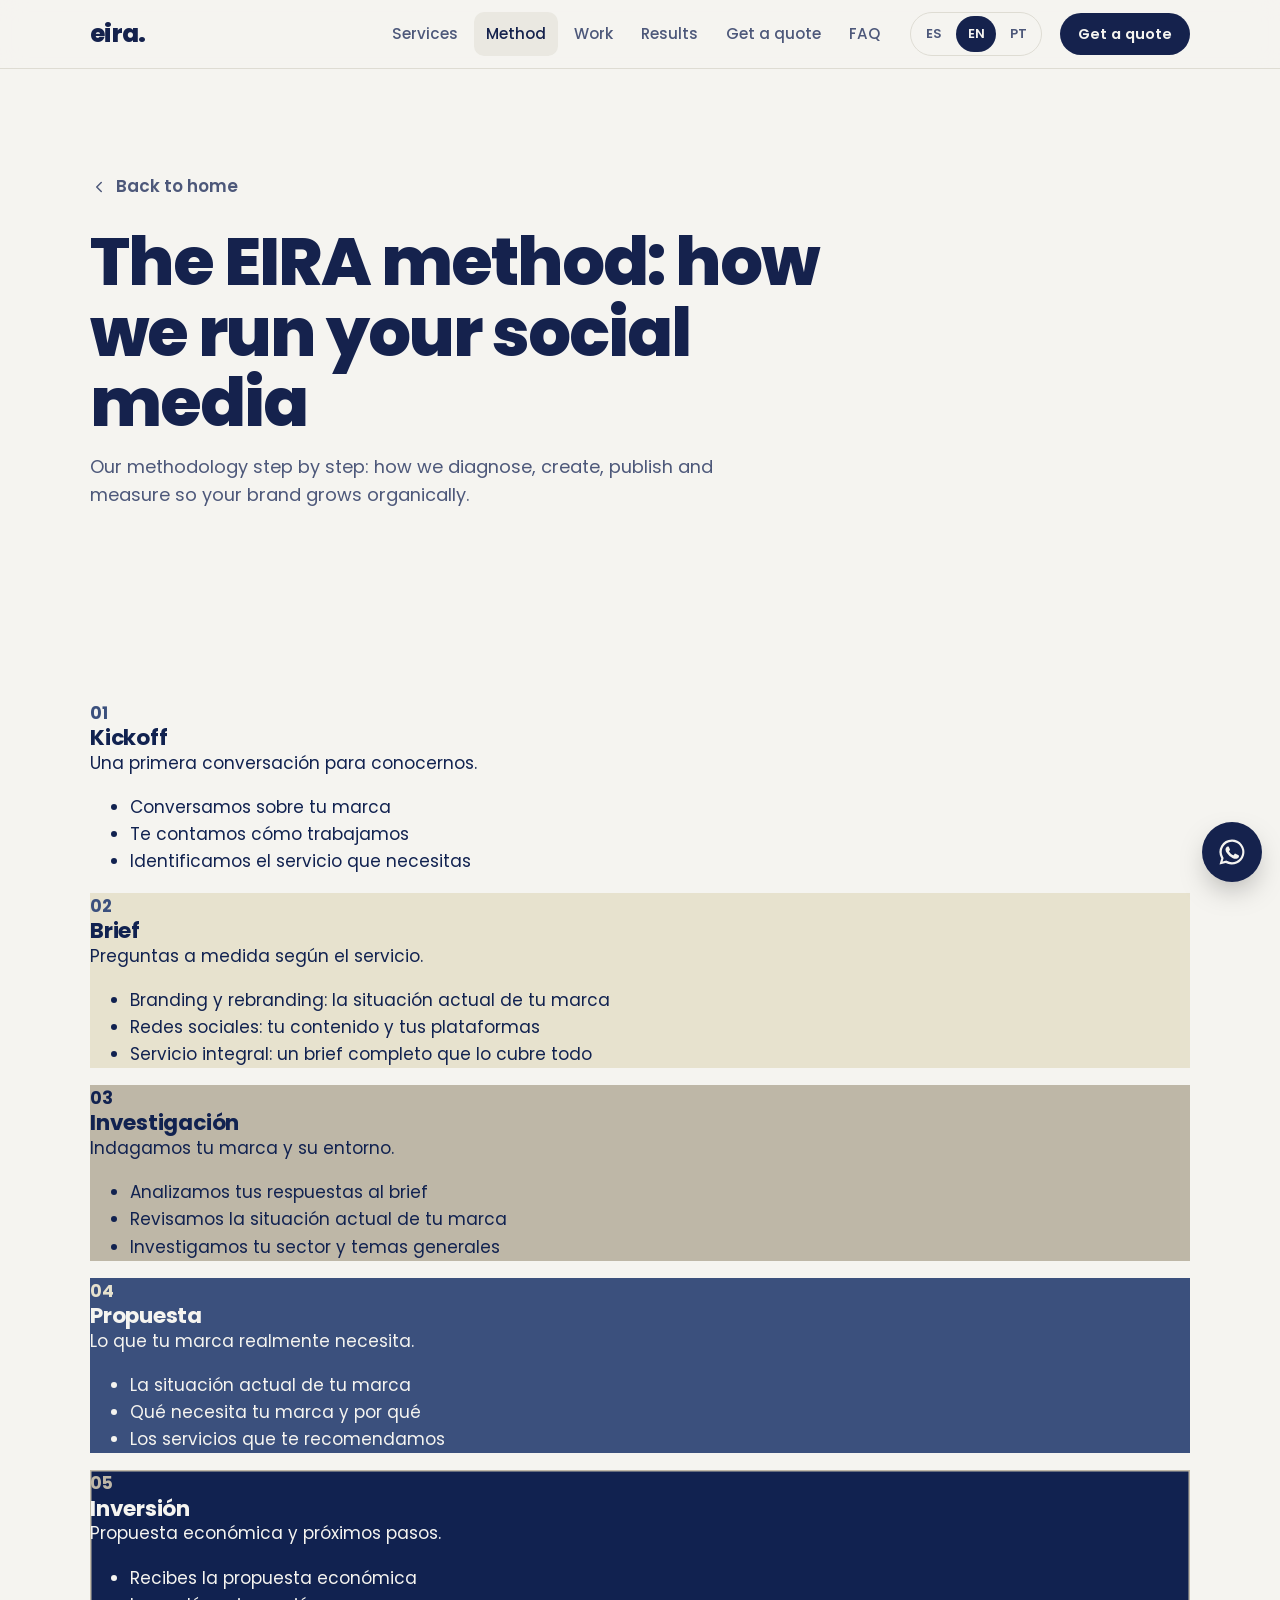
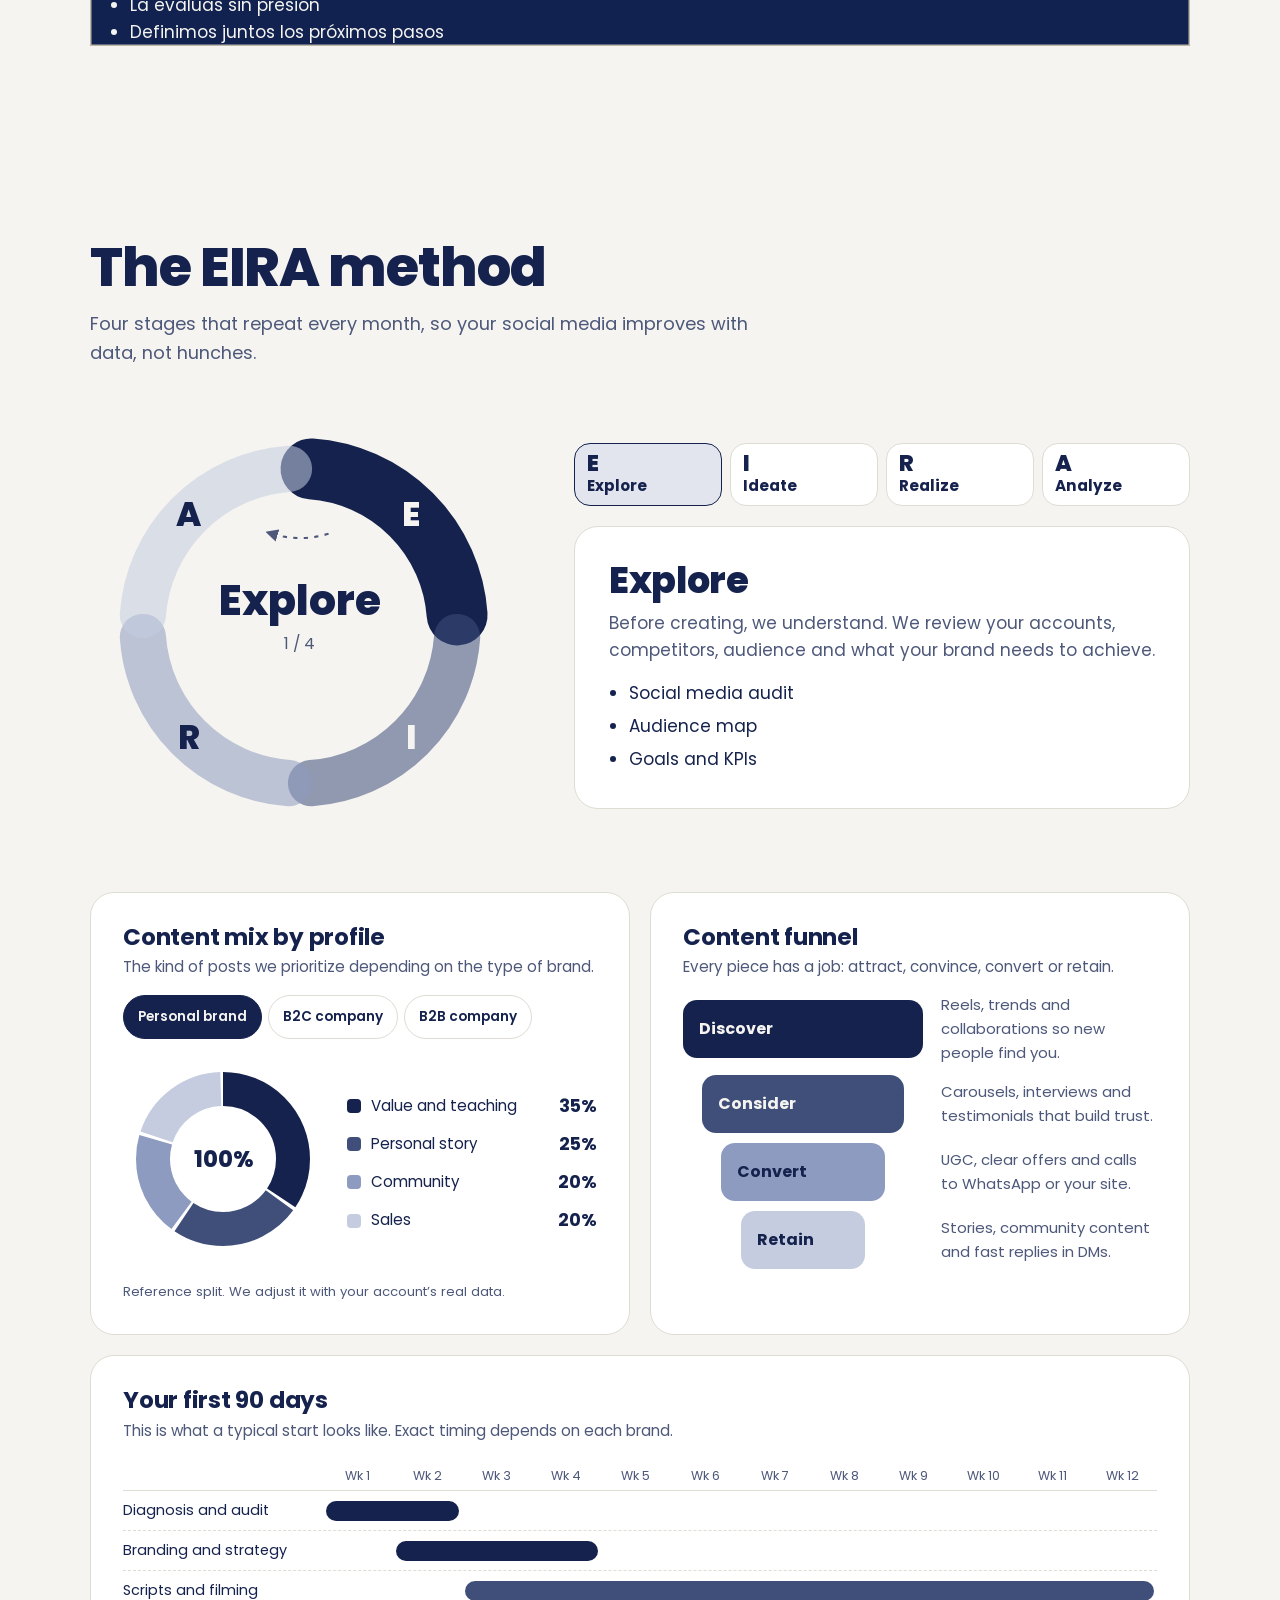
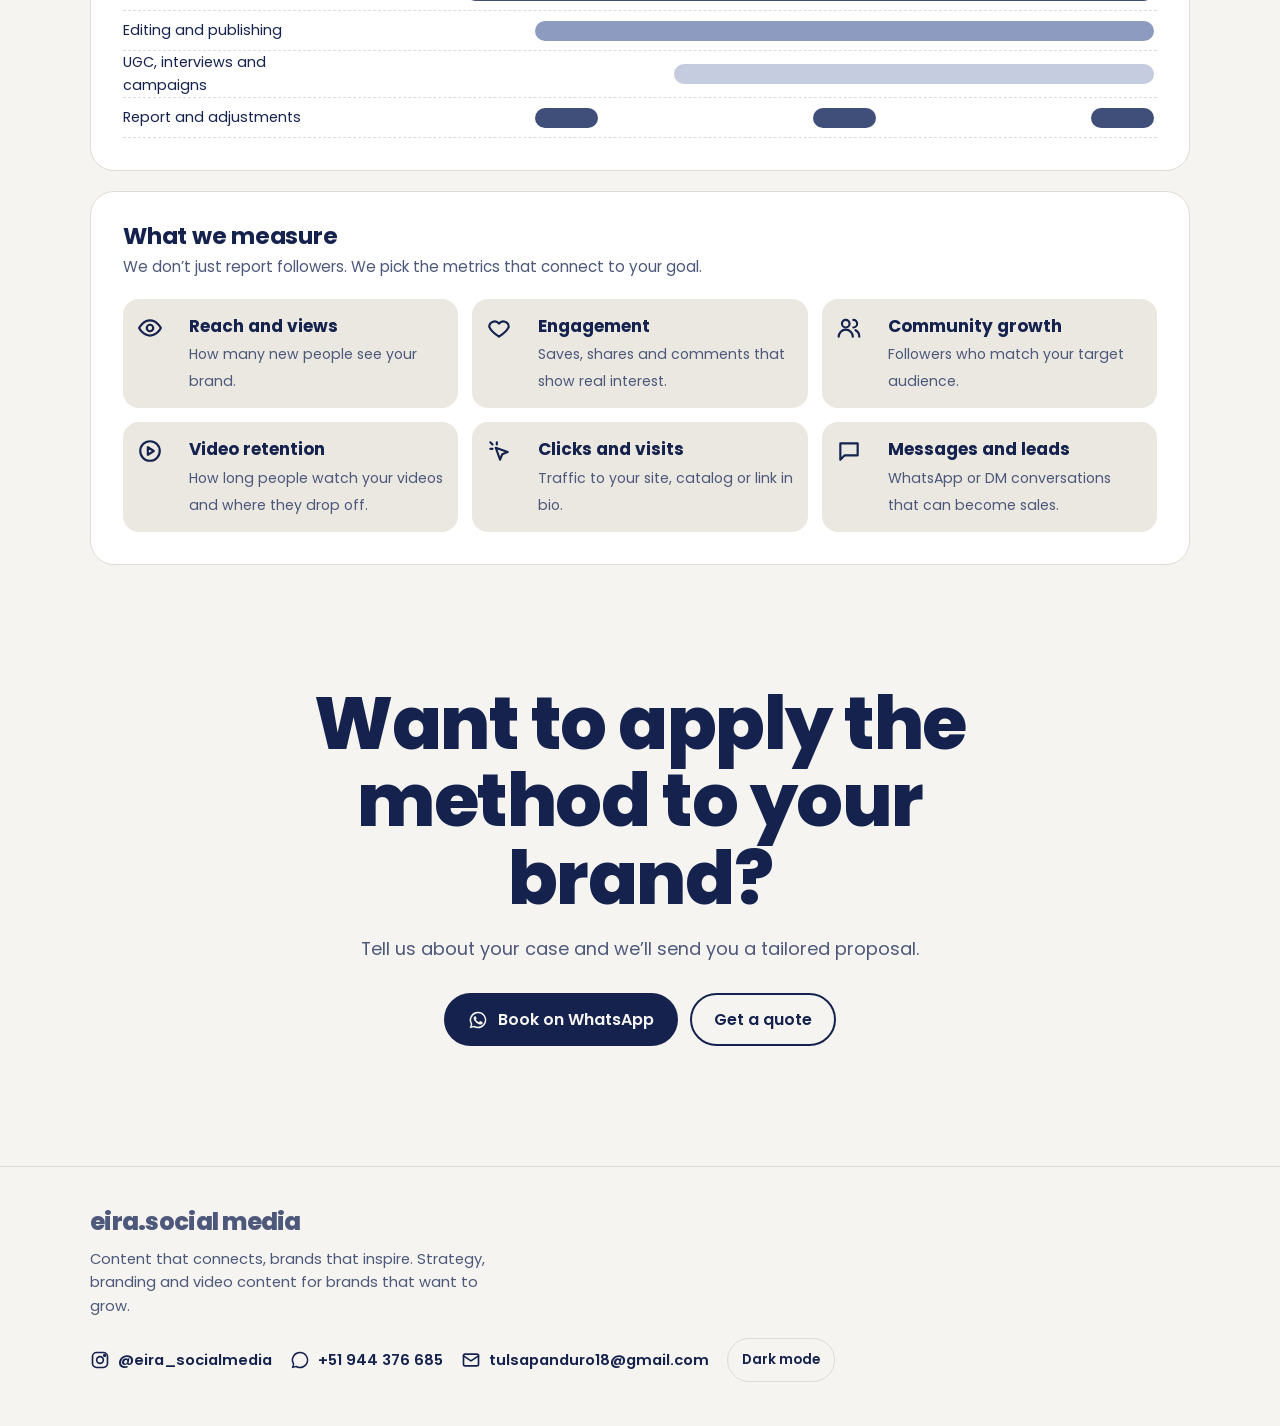
==== commit 15a298f8: "Add files via upload" ====
--- a/metodologia.html
+++ b/metodologia.html
@@ -2,7 +2,7 @@
 <meta charset="utf-8">
 <meta name="color-scheme" content="light dark">
 <meta name="viewport" content="width=device-width, initial-scale=1, viewport-fit=cover">
-<title>Método EIRA | Eira Social Media</title>
+<title>Cómo trabajamos | eira social media</title>
 <meta name="description" content="Eira Social Media: estrategia de contenido, branding, producción audiovisual y contenido para marcas. Contenido que conecta, marcas que inspiran.">
 <meta property="og:title" content="Eira Social Media">
 <meta property="og:description" content="Eira Social Media: estrategia de contenido, branding, producción audiovisual y contenido para marcas. Contenido que conecta, marcas que inspiran.">
@@ -11,19 +11,19 @@
 <link rel="preconnect" href="https://fonts.googleapis.com">
 <link rel="preconnect" href="https://fonts.gstatic.com" crossorigin="">
 <link href="https://fonts.googleapis.com/css2?family=Poppins:wght@400;500;600;700;800&amp;display=swap" rel="stylesheet">
-<link rel="icon" href="assets/img/logo.png">
+<link rel="icon" href="assets/img/favicon.png">
+<link rel="apple-touch-icon" href="assets/img/apple-touch-icon.png">
+<meta name="theme-color" content="#112250">
 <link rel="stylesheet" href="assets/css/styles.css">
 </head>
 <body>
 
 <header class="top">
   <div class="wrap bar">
-    <a class="logo" href="index.html" aria-label="Eira Social Media">
-      <img src="assets/img/logo.png" alt="" width="40" height="40" style="border-radius:50%;box-shadow:0 0 0 1px var(--line)"><span>eira</span>
-    </a>
+    <a class="logo" href="index.html" aria-label="Eira Social Media"><span class="wm">eira<span class="dot">.</span></span></a>
     <nav class="links" id="nav">
       <a href="index.html#servicios" data-i18n="nav.services">Servicios</a>
-      <a href="metodologia.html" aria-current="page" data-i18n="nav.method">Metodología</a>
+      <a href="metodologia.html" aria-current="page" data-i18n="nav.method">Cómo trabajamos</a>
       <a href="index.html#trabajos" data-i18n="nav.work">Trabajos</a>
       <a href="index.html#resultados" data-i18n="nav.results">Resultados</a>
       <a href="index.html#cotizar" data-i18n="nav.quote">Cotizar</a>
@@ -45,14 +45,34 @@
   <section class="page-hero">
     <div class="wrap">
       <a class="back-link" href="index.html"><svg width="18" height="18" viewBox="0 0 24 24" fill="none" stroke="currentColor" stroke-width="2" stroke-linecap="round" stroke-linejoin="round" aria-hidden="true"><path d="M15 18l-6-6 6-6"></path></svg><span data-i18n="mp.back">Volver al inicio</span></a>
-      <h1 data-i18n="mp.title">Método EIRA: así trabajamos tus redes</h1>
-      <p class="lede" data-i18n="mp.sub">Nuestra metodología explicada paso a paso: cómo diagnosticamos, creamos, publicamos y medimos para que tu marca crezca de forma orgánica.</p>
+      <h1 data-i18n="mp.title" data-dot="">Cómo trabajamos</h1>
+      <p class="lede" data-i18n="mp.sub">Nuestro proceso, desde la primera conversación hasta el inicio del trabajo. Y cuando empezamos, el Método EIRA para mejorar cada mes.</p>
     </div>
   </section>
+  <section id="proceso" class="proc-band" style="margin-top:clamp(32px,5vw,56px)">
+    <div class="wrap">
+      <p class="kick" data-i18n="proc.kicker">El proceso</p>
+      <p class="lede" data-i18n="proc.sub">Cada marca es diferente. Por eso trabajamos en cinco pasos: para conocer bien tu marca antes de proponerte algo.</p>
+      <div class="process" id="process"><article class="pstep" style="background:#F5F4F0;color:#112250">
+    <b class="pnum" style="color:#3B507D">01</b><h3>Kickoff</h3><p>Una primera conversación para conocernos.</p>
+    <ul><li>Conversamos sobre tu marca</li><li>Te contamos cómo trabajamos</li><li>Identificamos el servicio que necesitas</li></ul></article><article class="pstep" style="background:#E7E2CE;color:#112250">
+    <b class="pnum" style="color:#3B507D">02</b><h3>Brief</h3><p>Preguntas a medida según el servicio.</p>
+    <ul><li>Branding y rebranding: la situación actual de tu marca</li><li>Redes sociales: tu contenido y tus plataformas</li><li>Servicio integral: un brief completo que lo cubre todo</li></ul></article><article class="pstep" style="background:#BEB7A7;color:#112250">
+    <b class="pnum" style="color:#112250">03</b><h3>Investigación</h3><p>Indagamos tu marca y su entorno.</p>
+    <ul><li>Analizamos tus respuestas al brief</li><li>Revisamos la situación actual de tu marca</li><li>Investigamos tu sector y temas generales</li></ul></article><article class="pstep" style="background:#3B507D;color:#F5F4F0">
+    <b class="pnum" style="color:#E7E2CE">04</b><h3>Propuesta</h3><p>Lo que tu marca realmente necesita.</p>
+    <ul><li>La situación actual de tu marca</li><li>Qué necesita tu marca y por qué</li><li>Los servicios que te recomendamos</li></ul></article><article class="pstep" style="background:#112250;color:#F5F4F0;box-shadow:inset 0 0 0 1.5px #BEB7A7">
+    <b class="pnum" style="color:#BEB7A7">05</b><h3>Inversión</h3><p>Propuesta económica y próximos pasos.</p>
+    <ul><li>Recibes la propuesta económica</li><li>La evalúas sin presión</li><li>Definimos juntos los próximos pasos</li></ul></article></div>
+      <p class="proc-note" data-i18n="proc.note">Nuestros briefs son largos a propósito: tómate el tiempo que necesites para responder.</p>
+      <p class="proc-eira" data-i18n="proc.eira">Una vez que empezamos a trabajar juntos, aplicamos el Método EIRA cada mes.</p>
+    </div>
+  </section>
+
   <section id="metodo" style="padding-top:clamp(32px,5vw,56px)">
     <div class="wrap">
-      <h2 data-i18n="m.title" class="sr">Método EIRA</h2>
-      <p class="lede" data-i18n="m.sub">Cuatro etapas que se repiten cada mes. Así tus redes mejoran con datos y no por intuición.</p>
+      <h2 data-i18n="m.title" data-dot="">Método EIRA</h2>
+      <p class="lede" data-i18n="m.sub">Cuando ya trabajamos juntos, cuatro etapas que se repiten cada mes para que tus redes mejoren con datos y no por intuición.</p>
       <div class="eira-grid">
         <div class="cycle" id="cycle"><svg viewBox="0 0 400 400" role="img" aria-label="Método EIRA">
    <path class="seg" data-i="0" d="M210.49 50.37 A150 150 0 0 1 349.63 189.51" stroke="var(--c1)" stroke-width="58" fill="none" stroke-linecap="round" opacity="1"></path><path class="seg" data-i="1" d="M349.63 210.49 A150 150 0 0 1 210.49 349.63" stroke="var(--c2)" stroke-width="44" fill="none" stroke-linecap="round" opacity="0.55"></path><path class="seg" data-i="2" d="M189.51 349.63 A150 150 0 0 1 50.37 210.49" stroke="var(--c3)" stroke-width="44" fill="none" stroke-linecap="round" opacity="0.55"></path><path class="seg" data-i="3" d="M50.37 189.51 A150 150 0 0 1 189.51 50.37" stroke="var(--c4)" stroke-width="44" fill="none" stroke-linecap="round" opacity="0.55"></path><text x="306.06601717798213" y="104.93398282201788" text-anchor="middle" font-family="Poppins, sans-serif" font-weight="800" font-size="32" fill="var(--t1)" pointer-events="none">E</text><text x="306.06601717798213" y="317.06601717798213" text-anchor="middle" font-family="Poppins, sans-serif" font-weight="800" font-size="32" fill="var(--t2)" pointer-events="none">I</text><text x="93.93398282201788" y="317.06601717798213" text-anchor="middle" font-family="Poppins, sans-serif" font-weight="800" font-size="32" fill="var(--t3)" pointer-events="none">R</text><text x="93.93398282201785" y="104.93398282201788" text-anchor="middle" font-family="Poppins, sans-serif" font-weight="800" font-size="32" fill="var(--t4)" pointer-events="none">A</text>
@@ -99,7 +119,7 @@
 
   <section class="final" style="padding-top:0">
     <div class="wrap">
-      <h2 data-i18n="mp.ctaTitle">¿Quieres aplicar el método a tu marca?</h2>
+      <h2 data-i18n="mp.ctaTitle" data-dot="">¿Quieres aplicar el método a tu marca?</h2>
       <p class="lede" data-i18n="mp.ctaSub">Cuéntanos tu caso y te enviamos una propuesta a tu medida.</p>
       <div class="hero-ctas">
         <a class="btn btn-wa wa-link" href="https://wa.me/51944376685?text=Hola%20Eira%2C%20quiero%20informaci%C3%B3n%20sobre%20sus%20servicios" target="_blank" rel="noopener">
@@ -115,8 +135,8 @@
 <footer>
   <div class="wrap foot">
     <div>
-      <div class="logo" style="font-size:1.3rem"><img src="assets/img/logo.png" alt="" width="44" height="44" style="border-radius:50%;box-shadow:0 0 0 1px var(--line)"><span>eira social media</span></div>
-      <p data-i18n="foot.tag" style="margin-top:6px;max-width:44ch">Contenido que conecta, marcas que inspiran. Estrategia, branding y contenido audiovisual para marcas que quieren crecer.</p>
+      <div class="logo"><span><span class="wm">eira<span class="dot">.</span></span><span class="wm-sub">social media</span></span></div>
+      <p data-i18n="foot.tag" style="margin-top:6px;max-width:44ch">Contenido que conecta, marcas que inspiran. Redes, contenido, branding, fotos, eventos y webs para marcas que quieren crecer.</p>
     </div>
     <div class="foot-links">
       <a href="https://www.instagram.com/eira_socialmedia/" target="_blank" rel="noopener">
@@ -126,6 +146,10 @@
       <a class="wa-link" href="https://wa.me/51944376685?text=Hola%20Eira%2C%20quiero%20informaci%C3%B3n%20sobre%20sus%20servicios" target="_blank" rel="noopener">
         <svg width="20" height="20" viewBox="0 0 24 24" fill="currentColor" aria-hidden="true"><path d="M12 2a10 10 0 0 0-8.6 15.1L2 22l5-1.3A10 10 0 1 0 12 2Zm0 18.2a8.2 8.2 0 0 1-4.2-1.2l-.3-.2-3 .8.8-2.9-.2-.3A8.2 8.2 0 1 1 12 20.2Z"></path></svg>
         +51 944 376 685
+      </a>
+      <a href="mailto:tulsapanduro18@gmail.com">
+        <svg width="20" height="20" viewBox="0 0 24 24" fill="none" stroke="currentColor" stroke-width="2" stroke-linecap="round" stroke-linejoin="round" aria-hidden="true"><rect x="3" y="5" width="18" height="14" rx="2"></rect><path d="m3 7 9 6 9-6"></path></svg>
+        tulsapanduro18@gmail.com
       </a>
       <button class="theme-btn" type="button" id="themeBtn">Modo oscuro</button>
     </div>
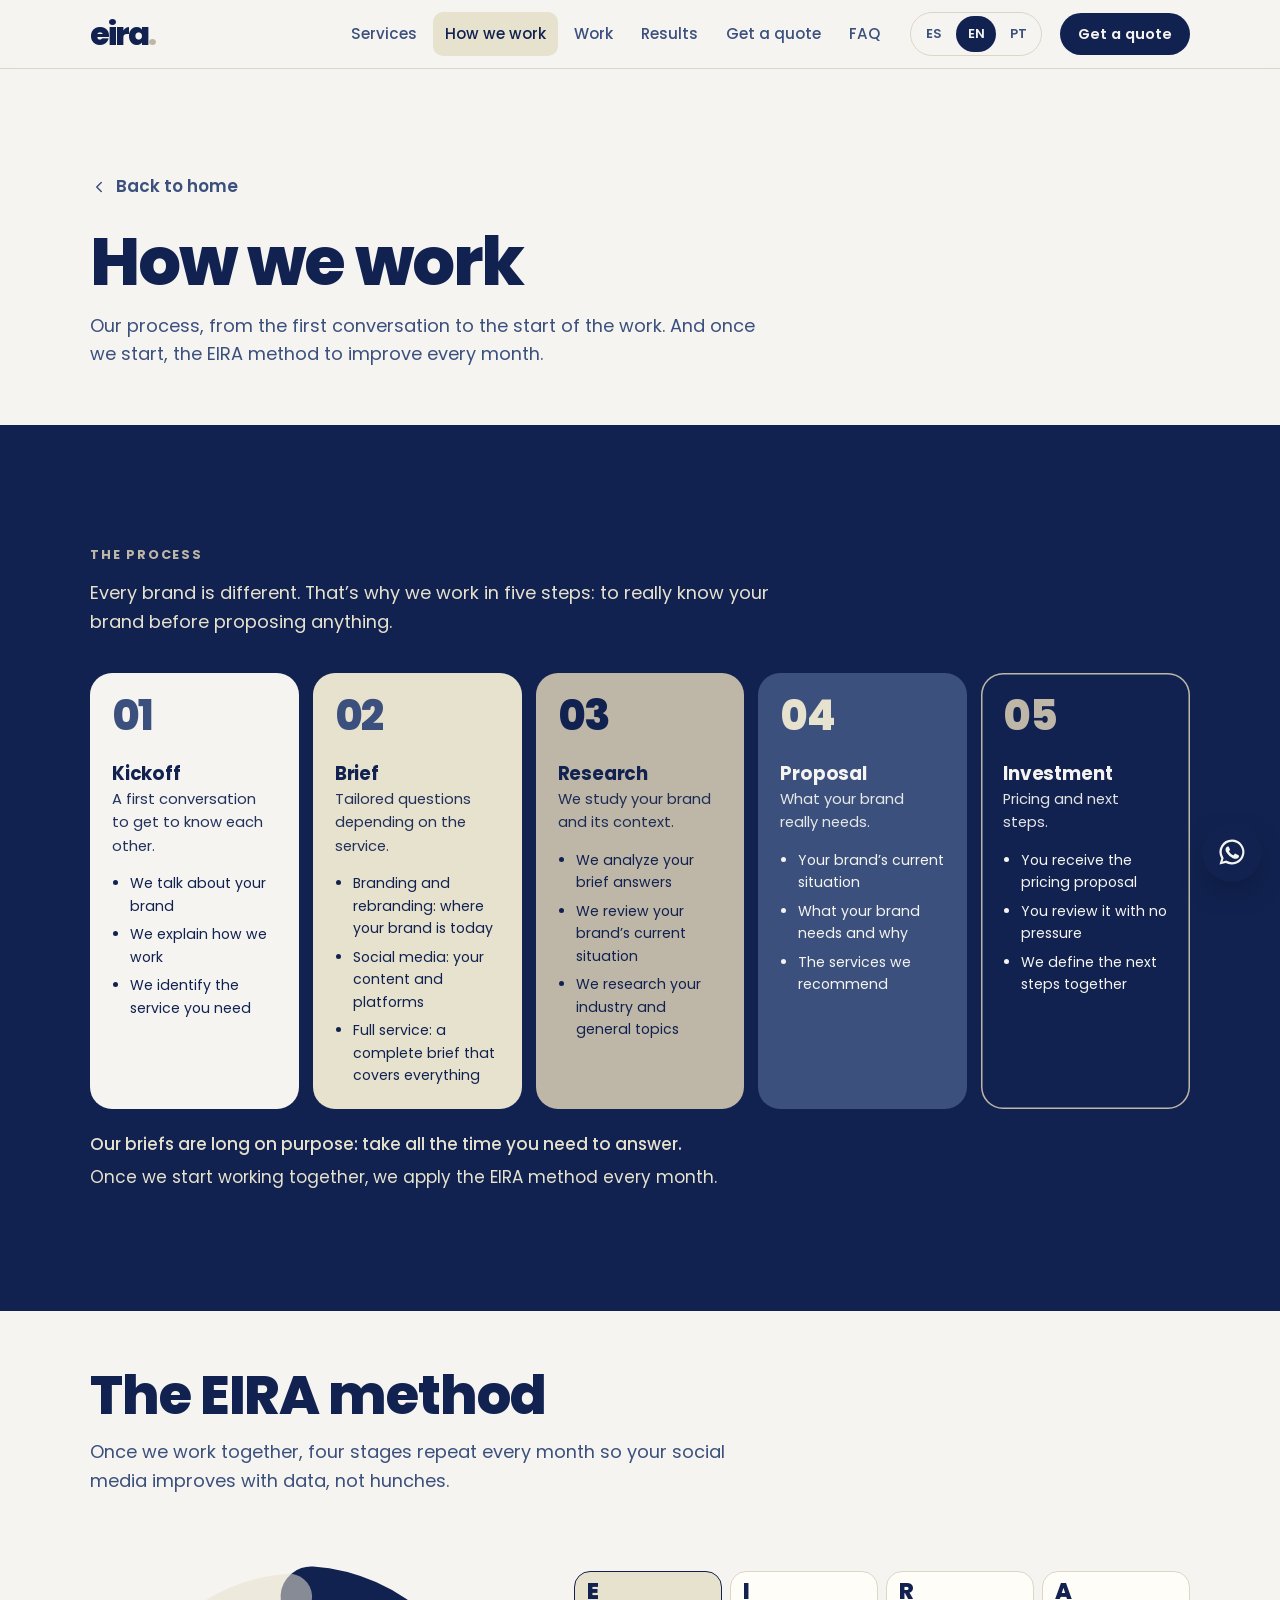
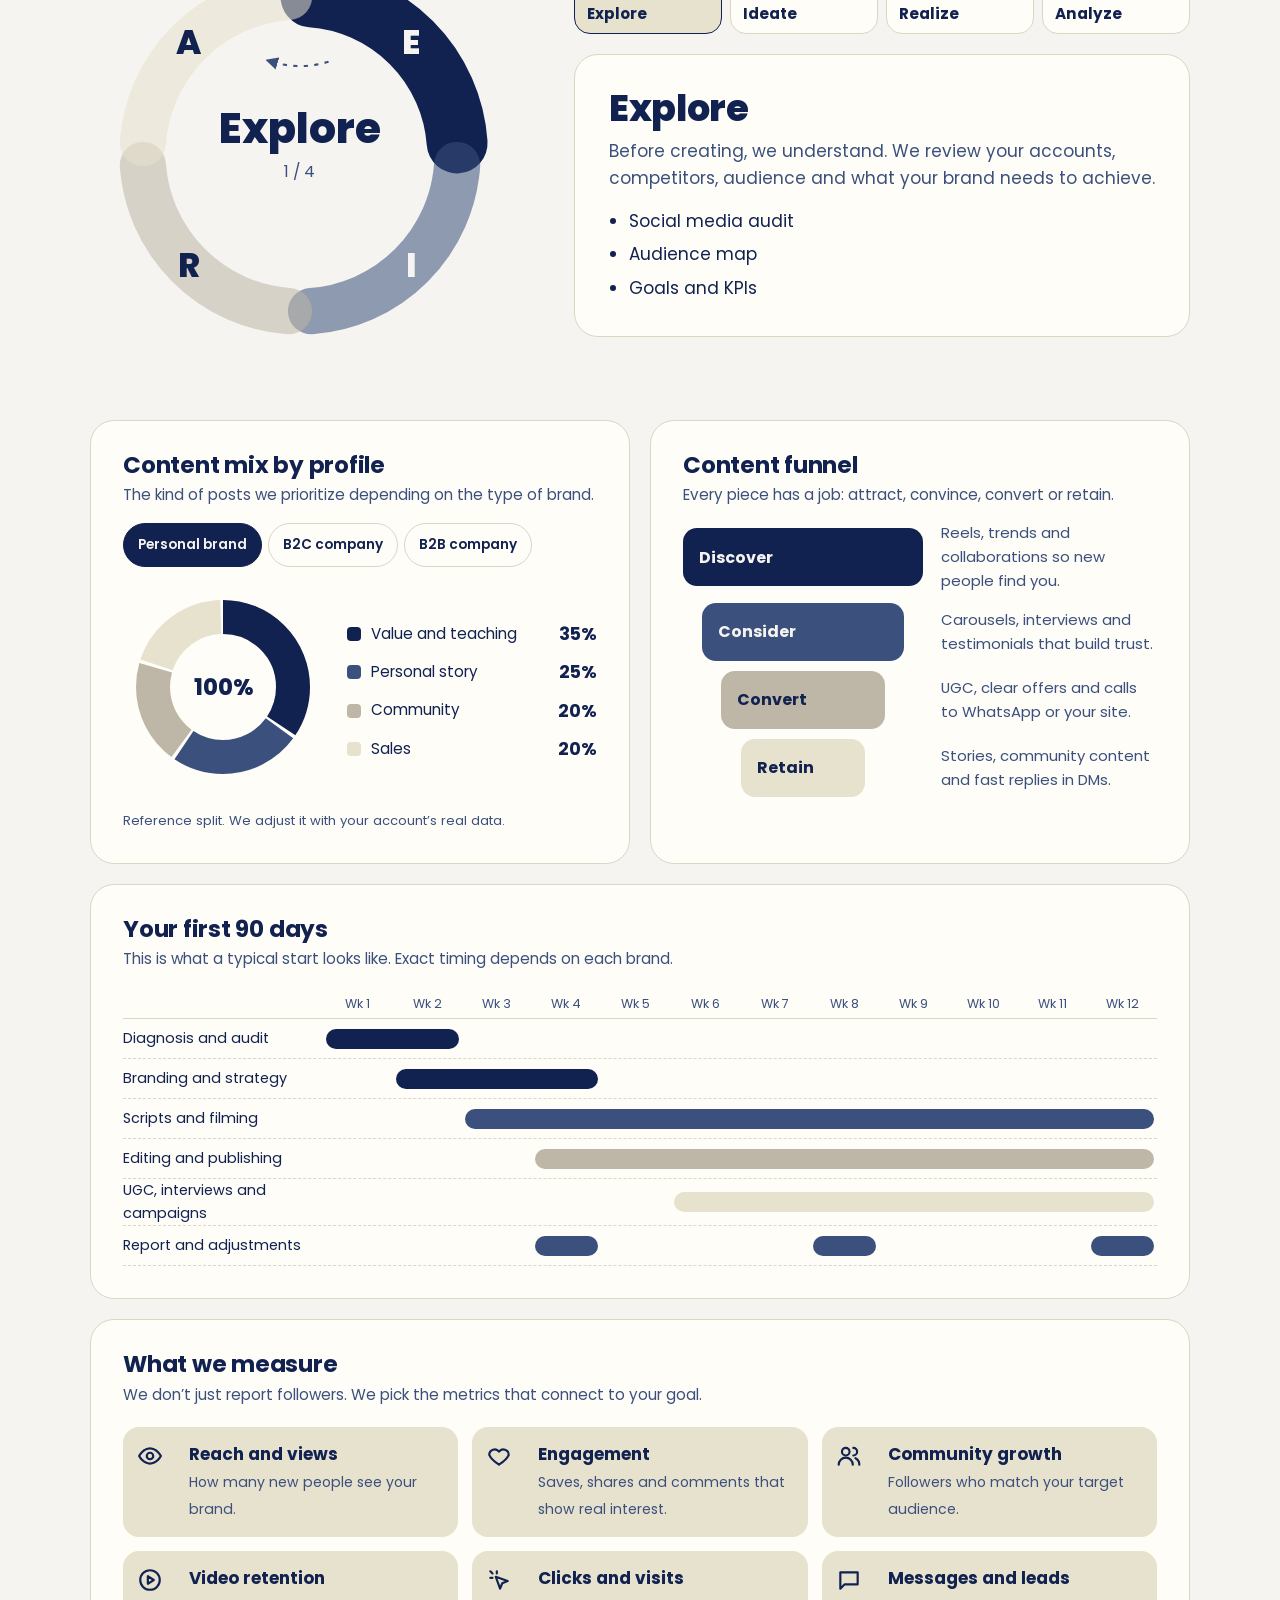
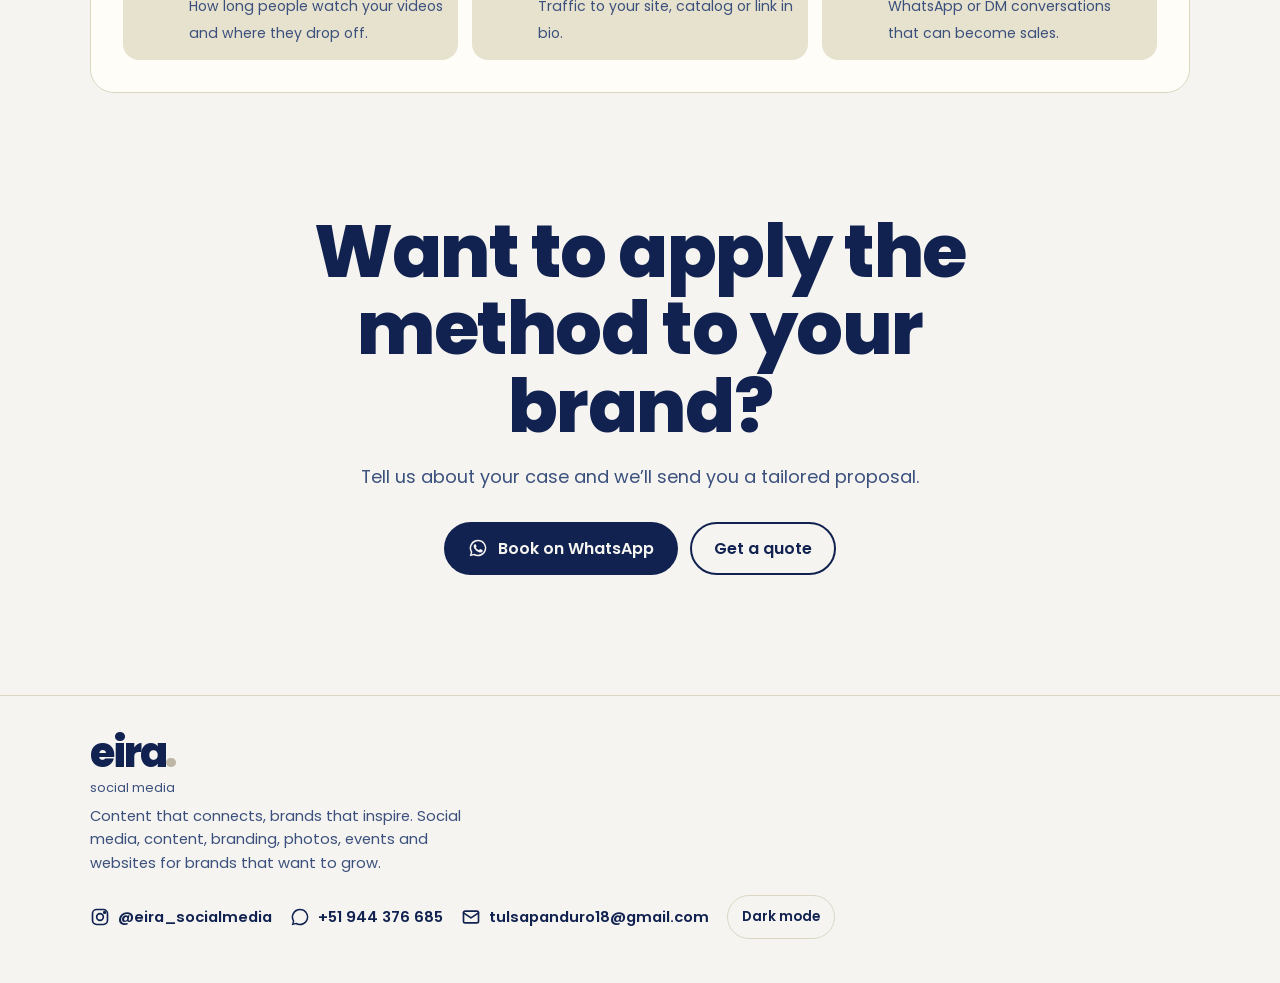
==== commit f35ebecd: "Add files via upload" ====
--- a/metodologia.html
+++ b/metodologia.html
@@ -6,15 +6,15 @@
 <meta name="description" content="Eira Social Media: estrategia de contenido, branding, producción audiovisual y contenido para marcas. Contenido que conecta, marcas que inspiran.">
 <meta property="og:title" content="Eira Social Media">
 <meta property="og:description" content="Eira Social Media: estrategia de contenido, branding, producción audiovisual y contenido para marcas. Contenido que conecta, marcas que inspiran.">
-<meta property="og:image" content="assets/img/logo.png">
+<meta property="og:image" content="logo.png">
 <meta property="og:type" content="website">
 <link rel="preconnect" href="https://fonts.googleapis.com">
 <link rel="preconnect" href="https://fonts.gstatic.com" crossorigin="">
 <link href="https://fonts.googleapis.com/css2?family=Poppins:wght@400;500;600;700;800&amp;display=swap" rel="stylesheet">
-<link rel="icon" href="assets/img/favicon.png">
-<link rel="apple-touch-icon" href="assets/img/apple-touch-icon.png">
+<link rel="icon" href="favicon.png">
+<link rel="apple-touch-icon" href="apple-touch-icon.png">
 <meta name="theme-color" content="#112250">
-<link rel="stylesheet" href="assets/css/styles.css">
+<link rel="stylesheet" href="eira-estilos.css">
 </head>
 <body>
 
@@ -160,7 +160,7 @@
   <svg viewBox="0 0 24 24" fill="currentColor" aria-hidden="true"><path d="M12 2a10 10 0 0 0-8.6 15.1L2 22l5-1.3A10 10 0 1 0 12 2Zm0 18.2a8.2 8.2 0 0 1-4.2-1.2l-.3-.2-3 .8.8-2.9-.2-.3A8.2 8.2 0 1 1 12 20.2Zm4.5-6.1c-.2-.1-1.5-.7-1.7-.8s-.4-.1-.6.1-.7.8-.8 1-.3.2-.5.1a6.7 6.7 0 0 1-3.3-2.9c-.3-.4.3-.4.7-1.3a.5.5 0 0 0 0-.5l-.8-1.8c-.2-.5-.4-.4-.6-.4h-.5a1 1 0 0 0-.7.3 3 3 0 0 0-.9 2.2 5.2 5.2 0 0 0 1.1 2.7 11.8 11.8 0 0 0 4.5 4c1.7.7 2.4.8 3.2.6a2.8 2.8 0 0 0 1.8-1.3 2.3 2.3 0 0 0 .2-1.3c-.1-.1-.3-.2-.5-.3Z"></path></svg>
 </a>
 
-<script src="assets/js/app.js"></script>
+<script src="eira-web.js"></script>
 
 
 </body></html>
--- a/eira-estilos.css
+++ b/eira-estilos.css
@@ -0,0 +1,345 @@
+:root{
+  --ground:#F5F4F0; --surface:#FFFDF8; --surface-2:#E7E2CE;
+  --ink:#112250; --ink-2:#3B507D; --line:#DCD6C3;
+  --violet:#112250; --violet-ink:#F5F4F0; --violet-soft:#E7E2CE;
+  --navy:#112250; --cream:#F5F4F0; --dot:#3B507D;
+  --c1:#112250; --c2:#3B507D; --c3:#BEB7A7; --c4:#E7E2CE;
+  --t1:#F5F4F0; --t2:#F5F4F0; --t3:#112250; --t4:#112250;
+  --wa:#112250; --wa-ink:#F5F4F0; --header-bg:rgba(245,244,240,.92); --svc-bg:#112250;
+  --display:"Poppins", "Segoe UI", system-ui, sans-serif;
+  --body:"Poppins", "Segoe UI", system-ui, -apple-system, sans-serif;
+  color-scheme: light;
+  box-sizing:border-box;
+  padding-top:env(safe-area-inset-top,0px);
+  padding-bottom:env(safe-area-inset-bottom,0px);
+}
+@media (prefers-color-scheme: dark){
+  :root:not([data-theme="light"]){
+    --ground:#0B1736; --surface:#112250; --surface-2:#1A2C5E;
+    --ink:#F5F4F0; --ink-2:#CFC9B8; --line:#2C3F70;
+    --violet:#F5F4F0; --violet-ink:#112250; --violet-soft:#3B507D;
+    --c1:#F5F4F0; --c2:#E7E2CE; --c3:#BEB7A7; --c4:#3B507D;
+    --t1:#112250; --t2:#112250; --t3:#112250; --t4:#F5F4F0;
+    --wa:#F5F4F0; --wa-ink:#112250; --header-bg:rgba(11,23,54,.92); --svc-bg:#112250;
+    color-scheme: dark;
+  }
+}
+:root[data-theme="dark"]{
+  --ground:#0B1736; --surface:#112250; --surface-2:#1A2C5E;
+    --ink:#F5F4F0; --ink-2:#CFC9B8; --line:#2C3F70;
+    --violet:#F5F4F0; --violet-ink:#112250; --violet-soft:#3B507D;
+    --c1:#F5F4F0; --c2:#E7E2CE; --c3:#BEB7A7; --c4:#3B507D;
+    --t1:#112250; --t2:#112250; --t3:#112250; --t4:#F5F4F0;
+    --wa:#F5F4F0; --wa-ink:#112250; --header-bg:rgba(11,23,54,.92); --svc-bg:#112250;
+    color-scheme: dark;
+}
+*,*::before,*::after{box-sizing:border-box}
+html{scroll-behavior:smooth;scroll-padding-top:calc(env(safe-area-inset-top,0px) + 76px)}
+@media (prefers-reduced-motion: reduce){html{scroll-behavior:auto}*{animation:none!important;transition:none!important}}
+body{margin:0;background:var(--ground);color:var(--ink);font-family:var(--body);font-size:17px;line-height:1.6;-webkit-font-smoothing:antialiased}
+body::before{content:"";position:fixed;inset:0 0 auto;height:env(safe-area-inset-top,0px);z-index:60;background:var(--ground)}
+img,svg{max-width:100%}
+a{color:inherit}
+:focus-visible{outline:3px solid var(--violet);outline-offset:3px;border-radius:6px}
+.wrap{width:100%;max-width:1180px;margin:0 auto;padding:0 clamp(18px,4vw,40px)}
+h1,h2,h3{font-family:var(--display);line-height:1.05;margin:0;letter-spacing:-.02em}
+h2{font-size:clamp(2rem,4.6vw,3.4rem);font-weight:800}
+h3{font-size:1.35rem;font-weight:700;letter-spacing:-.01em}
+p{margin:0}
+.lede{color:var(--ink-2);font-size:1.12rem;max-width:62ch;margin-top:14px}
+section{padding:clamp(64px,10vw,120px) 0}
+.btn{display:inline-flex;align-items:center;justify-content:center;gap:10px;min-height:48px;padding:12px 22px;border-radius:999px;font:600 1rem var(--body);text-decoration:none;border:2px solid transparent;cursor:pointer;transition:transform .15s ease, background .15s ease}
+.btn:active{transform:scale(.98)}
+.btn-primary{background:var(--violet);color:var(--violet-ink)}
+.btn-primary:hover{filter:brightness(1.08)}
+.btn-ghost{background:transparent;color:var(--ink);border-color:var(--ink)}
+.btn-ghost:hover{background:var(--ink);color:var(--ground)}
+.btn-wa{background:var(--wa);color:var(--wa-ink)}
+.btn svg{width:20px;height:20px;flex:none}
+
+/* header */
+header.top{position:sticky;top:env(safe-area-inset-top,0px);z-index:50;background:var(--header-bg);backdrop-filter:blur(12px);-webkit-backdrop-filter:blur(12px);border-bottom:1px solid var(--line)}
+.bar{display:flex;align-items:center;gap:18px;height:68px}
+.logo{font-family:var(--display);text-decoration:none;display:flex;align-items:center;gap:10px;color:var(--ink)}
+.logo small{white-space:nowrap;font-family:var(--body);font-weight:500;font-size:.78rem;color:var(--ink-2);letter-spacing:0}
+.logo .flake{color:var(--violet)}
+nav.links{display:flex;gap:4px;margin-left:auto}
+nav.links a{text-decoration:none;font-weight:500;font-size:.95rem;padding:10px 12px;border-radius:10px;color:var(--ink-2)}
+nav.links a:hover{color:var(--ink);background:var(--surface-2)}
+.lang{display:flex;border:1.5px solid var(--line);border-radius:999px;padding:3px;gap:2px}
+.lang button{border:0;background:transparent;color:var(--ink-2);font:600 .8rem var(--body);min-width:40px;min-height:36px;border-radius:999px;cursor:pointer}
+.lang button[aria-pressed="true"]{background:var(--ink);color:var(--ground)}
+.bar .btn{min-height:42px;padding:8px 16px;font-size:.92rem}
+.menu-btn{display:none;margin-left:auto;background:transparent;border:1.5px solid var(--line);border-radius:12px;width:46px;height:46px;color:var(--ink);cursor:pointer}
+@media (max-width:980px){
+  .logo small{display:none}
+  nav.links{display:none;position:absolute;top:68px;left:0;right:0;flex-direction:column;background:var(--ground);padding:10px 18px 18px;border-bottom:1px solid var(--line)}
+  nav.links.open{display:flex}
+  nav.links a{padding:14px 12px;font-size:1.05rem}
+  .menu-btn{display:inline-flex;align-items:center;justify-content:center}
+  .bar .btn{display:none}
+}
+
+/* hero */
+.hero{padding:clamp(40px,7vw,90px) 0 clamp(56px,8vw,100px)}
+.hero-grid{display:grid;grid-template-columns:1.15fr .85fr;gap:clamp(32px,5vw,72px);align-items:center}
+.hero h1{font-size:clamp(2.5rem,6vw,4.8rem);font-weight:800;letter-spacing:-.035em}
+.hero .lede{font-size:clamp(1.05rem,1.6vw,1.25rem);margin-top:22px}
+.hero-ctas{display:flex;flex-wrap:wrap;gap:12px;margin-top:30px}
+.hero-note{margin-top:18px;font-size:.92rem;color:var(--ink-2);display:flex;gap:10px;align-items:flex-start;max-width:52ch}
+.hero-note svg{flex:none;margin-top:3px;color:var(--violet)}
+.feed{display:grid;grid-template-columns:repeat(3,1fr);gap:8px;background:var(--surface);padding:14px;border-radius:28px;border:1px solid var(--line);box-shadow:0 30px 60px -30px rgba(17,34,80,.45)}
+.feed-head{grid-column:1/-1;display:flex;align-items:center;gap:12px;padding:4px 4px 10px}
+.avatar{width:46px;height:46px;border-radius:50%;box-shadow:0 0 0 2px var(--navy)}
+.feed-head b{display:block;font-size:.95rem}
+.feed-head span{font-size:.8rem;color:var(--ink-2)}
+.tile{aspect-ratio:4/5;border-radius:12px;position:relative;overflow:hidden;display:flex;align-items:flex-end;padding:8px;font:600 .72rem var(--body);opacity:0;transform:translateY(10px) scale(.96);animation:tileIn .5s cubic-bezier(.2,.8,.2,1) forwards}
+.tile span{background:rgba(245,244,240,.92);color:#112250;padding:3px 8px;border-radius:999px}
+.tile svg{position:absolute;top:8px;right:8px;width:16px;height:16px}
+@keyframes tileIn{to{opacity:1;transform:none}}
+.feed-stats{grid-column:1/-1;display:flex;justify-content:space-between;gap:8px;padding:12px 6px 2px;font-size:.82rem;color:var(--ink-2)}
+.feed-stats b{display:block;font:800 1.15rem var(--display);color:var(--ink)}
+@media (max-width:860px){.hero-grid{grid-template-columns:1fr}.feed{max-width:440px}}
+
+/* profiles */
+.tabs{display:flex;flex-wrap:wrap;gap:8px;margin-top:34px}
+.tabs button{min-height:46px;padding:10px 20px;border-radius:999px;border:1.5px solid var(--line);background:var(--surface);color:var(--ink);font:600 .98rem var(--body);cursor:pointer}
+.tabs button[aria-selected="true"]{background:var(--ink);color:var(--ground);border-color:var(--ink)}
+.profile-panel{margin-top:22px;display:grid;grid-template-columns:1fr 1fr;gap:28px;background:var(--surface);border:1px solid var(--line);border-radius:28px;padding:clamp(22px,4vw,44px)}
+.profile-panel h3{font-size:clamp(1.5rem,3vw,2.2rem);font-weight:800}
+.profile-panel ul{margin:0;padding:0;list-style:none;display:grid;gap:14px}
+.profile-panel li{display:grid;grid-template-columns:28px 1fr;gap:10px;align-items:start}
+.profile-panel li svg{color:var(--violet);margin-top:3px}
+.chips{display:flex;flex-wrap:wrap;gap:8px;margin-top:18px}
+.chip{font-size:.85rem;font-weight:600;padding:6px 12px;border-radius:999px;background:var(--violet-soft);color:var(--ink)}
+.chip-label{margin-top:22px;font-size:.9rem;color:var(--ink-2)}
+@media (max-width:760px){.profile-panel{grid-template-columns:1fr}}
+
+/* services */
+.services{background:var(--svc-bg);color:#F5F4F0;border-block:1px solid var(--line)}
+.services .lede{color:color-mix(in srgb,#F5F4F0 75%,transparent)}
+.svc-list{margin-top:44px;border-top:1px solid color-mix(in srgb,#F5F4F0 22%,transparent)}
+.svc{border-bottom:1px solid color-mix(in srgb,#F5F4F0 22%,transparent)}
+.svc-head{width:100%;display:grid;grid-template-columns:72px 1fr auto;gap:18px;align-items:center;padding:26px 0;background:none;border:0;color:inherit;text-align:left;cursor:pointer;font:inherit}
+.svc-icon{width:64px;height:64px;border-radius:18px;display:grid;place-items:center}
+.svc-icon svg{width:30px;height:30px;color:#112250}
+.svc-head h3{font-size:clamp(1.4rem,3vw,2.2rem);font-weight:800}
+.svc-head p{color:color-mix(in srgb,#F5F4F0 72%,transparent);margin-top:6px;max-width:60ch}
+.svc-toggle{width:46px;height:46px;border-radius:50%;border:1.5px solid color-mix(in srgb,#F5F4F0 40%,transparent);display:grid;place-items:center;transition:transform .25s}
+.svc[data-open="true"] .svc-toggle{transform:rotate(45deg);background:#F5F4F0;color:#112250}
+.svc-body{display:grid;grid-template-columns:repeat(3,1fr);gap:28px;padding:0 0 34px 90px}
+.svc-body[hidden]{display:none}
+.svc-body h4{font:600 .95rem var(--body);margin:0 0 10px;color:#BEB7A7}
+.svc-body ul{margin:0;padding-left:18px;display:grid;gap:6px;color:color-mix(in srgb,#F5F4F0 86%,transparent)}
+.svc-body p{color:color-mix(in srgb,#F5F4F0 86%,transparent)}
+@media (max-width:820px){.svc-head{grid-template-columns:52px 1fr 46px}.svc-icon{width:52px;height:52px;border-radius:14px}.svc-icon svg{width:24px;height:24px}.svc-body{grid-template-columns:1fr;padding-left:0}}
+
+/* method */
+.eira-grid{display:grid;grid-template-columns:420px 1fr;gap:clamp(28px,5vw,64px);align-items:center;margin-top:48px}
+.cycle svg{width:100%;height:auto;display:block}
+.cycle .seg{cursor:pointer;transition:opacity .2s}
+.step-btns{display:grid;grid-template-columns:repeat(4,1fr);gap:8px}
+.step-btns button{min-height:56px;border-radius:16px;border:1.5px solid var(--line);background:var(--surface);color:var(--ink);font:700 .95rem var(--body);cursor:pointer;display:flex;flex-direction:column;align-items:flex-start;padding:8px 12px;text-align:left}
+.step-btns button b{font:800 1.4rem var(--display);line-height:1}
+.step-btns button[aria-pressed="true"]{border-color:var(--violet);background:var(--violet-soft)}
+.step-detail{margin-top:20px;background:var(--surface);border:1px solid var(--line);border-radius:24px;padding:clamp(20px,3vw,34px)}
+.step-detail h3{font-size:clamp(1.6rem,3vw,2.3rem);font-weight:800}
+.step-detail p{margin-top:10px;color:var(--ink-2)}
+.step-detail ul{margin:16px 0 0;padding-left:20px;display:grid;gap:6px}
+@media (max-width:900px){.eira-grid{grid-template-columns:1fr}.cycle{max-width:380px;margin:0 auto}}
+@media (max-width:480px){.step-btns{grid-template-columns:repeat(2,1fr)}}
+
+.charts{display:grid;grid-template-columns:repeat(2,1fr);gap:20px;margin-top:56px}
+.card{background:var(--surface);border:1px solid var(--line);border-radius:24px;padding:clamp(20px,3vw,32px)}
+.card.wide{grid-column:1/-1}
+.card h3{font-size:1.45rem}
+.card .sub{color:var(--ink-2);font-size:.95rem;margin-top:6px}
+.note{font-size:.82rem;color:var(--ink-2);margin-top:14px}
+.donut-wrap{display:grid;grid-template-columns:200px 1fr;gap:24px;align-items:center;margin-top:20px}
+.legend{list-style:none;margin:0;padding:0;display:grid;gap:10px}
+.legend li{display:grid;grid-template-columns:14px 1fr auto;gap:10px;align-items:center;font-size:.95rem}
+.legend i{width:14px;height:14px;border-radius:4px;display:block}
+.legend b{font-family:var(--display);font-size:1.1rem}
+.mini-tabs{display:flex;flex-wrap:wrap;gap:6px;margin-top:16px}
+.mini-tabs button{min-height:44px;padding:6px 14px;border-radius:999px;border:1.5px solid var(--line);background:transparent;color:var(--ink);font:600 .85rem var(--body);cursor:pointer}
+.mini-tabs button[aria-pressed="true"]{background:var(--ink);color:var(--ground);border-color:var(--ink)}
+@media (max-width:520px){.donut-wrap{grid-template-columns:1fr}.donut-wrap svg{max-width:200px;margin:0 auto}}
+.scroll-x{overflow-x:auto;margin-top:18px}
+.funnel-row{display:grid;grid-template-columns:minmax(150px,240px) 1fr;gap:18px;align-items:center;margin-top:10px}
+.funnel-bar{height:58px;border-radius:14px;display:flex;align-items:center;padding:0 16px;font:700 1rem var(--display);justify-self:center}
+.funnel-row p{font-size:.93rem;color:var(--ink-2)}
+@media (max-width:620px){.funnel-row{grid-template-columns:1fr;gap:6px}.funnel-bar{justify-self:stretch;width:auto!important}}
+@media (max-width:820px){.charts{grid-template-columns:1fr}}
+.gantt{min-width:640px}
+.gantt-row{display:grid;grid-template-columns:200px repeat(12,1fr);align-items:center;min-height:40px;border-bottom:1px dashed var(--line);font-size:.9rem}
+.gantt-row.head{font-size:.78rem;color:var(--ink-2);border-bottom:1px solid var(--line);min-height:30px}
+.gantt-row.head span{text-align:center}
+.gbar{height:20px;border-radius:999px}
+.kpis{display:grid;grid-template-columns:repeat(3,1fr);gap:14px;margin-top:20px}
+.kpi{display:grid;grid-template-columns:40px 1fr;gap:12px;align-items:start;padding:14px;border-radius:16px;background:var(--surface-2)}
+.kpi svg{width:26px;height:26px;color:var(--violet);margin-top:2px}
+.kpi b{display:block}
+.kpi span{font-size:.88rem;color:var(--ink-2)}
+@media (max-width:820px){.kpis{grid-template-columns:1fr 1fr}}
+@media (max-width:520px){.kpis{grid-template-columns:1fr}}
+
+/* work */
+.work-grid{display:grid;grid-template-columns:repeat(4,minmax(0,1fr));gap:16px;margin-top:36px}
+.work{margin:0;display:flex;flex-direction:column;gap:10px}
+.work img{width:100%;aspect-ratio:3/4;object-fit:cover;border-radius:20px;display:block;background:var(--surface-2)}
+.work figcaption b{display:block;font-weight:700}
+.work figcaption span{font-size:.88rem;color:var(--ink-2)}
+@media (max-width:900px){.work-grid{grid-template-columns:repeat(2,minmax(0,1fr))}}
+/* results */
+.results-grid{display:grid;grid-template-columns:repeat(3,1fr);gap:18px;margin-top:40px}
+.case{border-radius:24px;padding:30px 26px;background:var(--svc-bg);border:1px solid #2C3F70;color:#F5F4F0;display:flex;flex-direction:column;gap:10px;text-align:center;align-items:center;justify-content:center;min-height:200px}
+.case .num{font:800 clamp(2.6rem,5vw,3.6rem) var(--display);color:#F5F4F0;line-height:1;letter-spacing:-.03em}
+.case .who{font-weight:600}
+.case p{color:#CFC9B8;font-size:1rem;max-width:24ch}
+.brands{display:flex;flex-wrap:wrap;gap:10px;margin-top:22px}
+.brand{padding:10px 16px;border-radius:999px;background:var(--surface);border:1px solid var(--line);font-weight:600;font-size:.92rem}
+.brands-title{margin-top:56px;font:700 1.5rem var(--display)}
+.brands-sub{color:var(--ink-2);margin-top:6px}
+.placeholder-flag{font-size:.8rem;color:var(--ink-2);margin-top:14px}
+@media (max-width:820px){.results-grid{grid-template-columns:1fr}}
+
+/* quote */
+.quote{background:var(--surface-2)}
+.quote-grid{display:grid;grid-template-columns:.8fr 1.2fr;gap:clamp(28px,5vw,64px);align-items:start}
+.why{margin-top:26px;display:grid;gap:12px}
+.why div{display:grid;grid-template-columns:28px 1fr;gap:10px;color:var(--ink-2);font-size:.98rem}
+.why svg{color:var(--violet);margin-top:3px}
+.qform{background:var(--surface);border-radius:28px;border:1px solid var(--line);padding:clamp(20px,3.5vw,38px)}
+.progress{display:flex;gap:6px;margin-bottom:22px}
+.progress i{flex:1;height:6px;border-radius:999px;background:var(--line);transition:background .3s}
+.progress i.on{background:var(--violet)}
+.qstep-title{font:800 1.5rem var(--display)}
+.qstep-hint{color:var(--ink-2);font-size:.93rem;margin-top:4px}
+fieldset{border:0;margin:22px 0 0;padding:0}
+legend{font-weight:600;margin-bottom:10px;padding:0}
+.opts{display:flex;flex-wrap:wrap;gap:8px}
+.opt{position:relative}
+.opt input{position:absolute;opacity:0;width:1px;height:1px}
+.opt label{display:inline-flex;align-items:center;min-height:46px;padding:10px 16px;border-radius:14px;border:1.5px solid var(--line);background:var(--ground);cursor:pointer;font-size:.95rem;font-weight:500}
+.opt input:checked + label{border-color:var(--violet);background:var(--violet-soft);font-weight:600}
+.opt input:focus-visible + label{outline:3px solid var(--violet);outline-offset:2px}
+.field{display:grid;gap:6px;margin-top:16px}
+.field label{font-weight:600;font-size:.95rem}
+.field input,.field textarea,.field select{font:inherit;font-size:1rem;color:var(--ink);background:var(--ground);border:1.5px solid var(--line);border-radius:14px;padding:12px 14px;min-height:48px;width:100%}
+.field textarea{min-height:96px;resize:vertical}
+.field input:focus,.field textarea:focus{border-color:var(--violet);outline:none}
+.two{display:grid;grid-template-columns:1fr 1fr;gap:14px}
+@media (max-width:560px){.two{grid-template-columns:1fr}}
+.qnav{display:flex;justify-content:space-between;gap:10px;margin-top:28px;flex-wrap:wrap}
+.err{color:#C2264B;font-weight:600;font-size:.92rem;margin-top:14px;min-height:1.4em}
+:root[data-theme="dark"] .err{color:#FF8FA8}
+@media (prefers-color-scheme: dark){:root:not([data-theme="light"]) .err{color:#FF8FA8}}
+.summary{display:grid;gap:10px;margin-top:18px}
+.summary div{display:grid;grid-template-columns:150px 1fr;gap:10px;font-size:.95rem;padding-bottom:8px;border-bottom:1px dashed var(--line)}
+.summary dt{color:var(--ink-2)}
+.scope{margin-top:20px;border-radius:20px;padding:20px;background:#112250;color:#F5F4F0;border:1px solid #2C3F70}
+.scope small{color:#BEB7A7;font-weight:600}
+.scope b{display:block;font:800 1.8rem var(--display);margin-top:4px}
+.scope p{margin-top:6px;color:color-mix(in srgb,#F5F4F0 82%,transparent);font-size:.95rem}
+.scope-meter{display:flex;gap:6px;margin-top:14px}
+.scope-meter i{flex:1;height:8px;border-radius:999px;background:color-mix(in srgb,#F5F4F0 25%,transparent)}
+.scope-meter i.on{background:#F5F4F0}
+@media (max-width:900px){.quote-grid{grid-template-columns:1fr}}
+
+/* faq */
+.faq-list{margin-top:36px;display:grid;gap:10px;max-width:860px}
+details{background:var(--surface);border:1px solid var(--line);border-radius:18px;padding:0 22px}
+summary{cursor:pointer;list-style:none;padding:20px 0;font-weight:600;font-size:1.08rem;display:flex;justify-content:space-between;gap:16px;align-items:center;min-height:48px}
+summary::-webkit-details-marker{display:none}
+summary::after{content:"+";font:700 1.6rem var(--display);color:var(--violet);transition:transform .2s}
+details[open] summary::after{transform:rotate(45deg)}
+details p{padding:0 0 20px;color:var(--ink-2);max-width:70ch}
+
+/* final */
+.final{text-align:center}
+.final h2{font-size:clamp(2.4rem,6vw,4.6rem);max-width:16ch;margin:0 auto}
+.final .lede{margin:18px auto 0}
+.final .hero-ctas{justify-content:center}
+footer{border-top:1px solid var(--line);padding:36px 0 44px;font-size:.92rem;color:var(--ink-2)}
+.foot{display:flex;flex-wrap:wrap;gap:20px;justify-content:space-between;align-items:center}
+.foot a{text-decoration:none;font-weight:600;color:var(--ink);display:inline-flex;align-items:center;gap:8px;min-height:44px}
+.foot-links{display:flex;gap:18px;flex-wrap:wrap}
+.theme-btn{background:transparent;border:1.5px solid var(--line);border-radius:999px;min-height:44px;padding:6px 14px;color:var(--ink);font:600 .85rem var(--body);cursor:pointer}
+
+.wa-float{position:fixed;right:18px;bottom:calc(18px + env(safe-area-inset-bottom,0px));z-index:40;width:60px;height:60px;border-radius:50%;background:var(--wa);color:var(--wa-ink);display:grid;place-items:center;box-shadow:0 12px 30px -8px rgba(0,0,0,.35)}
+.wa-float svg{width:30px;height:30px}
+.sr{position:absolute;width:1px;height:1px;overflow:hidden;clip:rect(0 0 0 0);white-space:nowrap}
+.page-hero{padding:clamp(48px,8vw,96px) 0 0}
+.page-hero h1{font-size:clamp(2.3rem,5.5vw,4.2rem);font-weight:800;letter-spacing:-.03em;max-width:18ch}
+.back-link{display:inline-flex;align-items:center;gap:8px;min-height:44px;font-weight:600;text-decoration:none;color:var(--ink-2);margin-bottom:18px}
+.back-link:hover{color:var(--ink)}
+nav.links a[aria-current="page"]{color:var(--ink);background:var(--surface-2)}
+
+.wm{font-family:var(--display);font-weight:800;font-size:2rem;letter-spacing:-.06em;line-height:1;color:var(--ink)}
+.wm .dot{color:#BEB7A7}
+.wm-sub{display:block;font-family:var(--body);font-weight:400;font-size:.8rem;letter-spacing:0;color:var(--ink-2);margin-top:4px;text-align:center}
+.foot .wm{font-size:2.6rem}
+.case .num{color:#F5F4F0}
+.case{box-shadow:inset 0 -4px 0 #BEB7A7}
+.scope{box-shadow:inset 0 -4px 0 #BEB7A7}
+
+/* ===== Actualización: paleta, visual del hero, proceso y servicios ===== */
+.tdot{color:#BEB7A7}
+.kick{font-size:.8rem;font-weight:700;letter-spacing:.14em;text-transform:uppercase;color:var(--ink-2);margin:0 0 10px}
+#perfiles{background:var(--surface-2);padding-top:clamp(64px,10vw,120px)!important}
+#perfiles .tabs button:not([aria-selected="true"]){background:var(--ground)}
+
+.hero-visual{position:relative;height:500px}
+.reel{position:absolute;margin:0;width:50%;aspect-ratio:3/4}
+.reel img{display:block;width:100%;height:100%;object-fit:cover;border-radius:24px;border:6px solid var(--surface);box-shadow:0 26px 50px -24px rgba(17,34,80,.55)}
+.reel figcaption{position:absolute;left:16px;bottom:16px;background:#F5F4F0;color:#112250;font-weight:600;font-size:.82rem;padding:5px 12px;border-radius:999px}
+.r1{left:0;top:60px;transform:rotate(-6deg);z-index:1}
+.r2{left:25%;top:0;transform:rotate(1.5deg);z-index:2}
+.r3{right:0;top:92px;transform:rotate(7deg);z-index:1}
+.stat{position:absolute;z-index:3;border-radius:18px;padding:12px 16px;display:flex;flex-direction:column;box-shadow:0 18px 36px -18px rgba(17,34,80,.5);max-width:190px}
+.stat b{font:800 1.55rem var(--display);letter-spacing:-.03em;line-height:1.05}
+.stat span{font-size:.78rem;line-height:1.3;margin-top:2px}
+.st1{left:-10px;bottom:0;background:#112250;color:#F5F4F0}
+.st1 span{color:#E7E2CE}
+.st2{right:-8px;bottom:26px;background:#E7E2CE;color:#112250}
+.st3{right:-8px;top:8px;background:#3B507D;color:#F5F4F0}
+.st3 span{color:#E7E2CE}
+:root[data-theme="dark"] .st1{box-shadow:inset 0 0 0 1.5px #BEB7A7}
+@media (prefers-color-scheme: dark){:root:not([data-theme="light"]) .st1{box-shadow:inset 0 0 0 1.5px #BEB7A7}}
+@media (max-width:860px){
+  .hero-visual{height:auto;display:grid;grid-template-columns:repeat(3,minmax(0,1fr));gap:10px;margin-top:6px}
+  .reel,.stat{position:relative;left:auto;right:auto;top:auto;bottom:auto;transform:none;width:auto;max-width:none}
+  .reel img{border-width:3px;border-radius:16px}
+  .reel figcaption{left:8px;bottom:8px;font-size:.68rem;padding:3px 8px}
+  .stat{padding:10px 12px;border-radius:14px;box-shadow:none}
+  .stat b{font-size:1.2rem}
+  .stat span{font-size:.7rem}
+}
+
+.process{display:grid;grid-template-columns:repeat(5,minmax(0,1fr));gap:14px;margin-top:36px}
+.pstep{border-radius:22px;padding:22px;min-height:250px;display:flex;flex-direction:column}
+.pstep .pnum{font:800 2.6rem var(--display);line-height:1;letter-spacing:-.04em}
+.pstep h3{margin-top:auto;padding-top:28px;font-size:1.15rem}
+.pstep p{font-size:.92rem;margin-top:4px;opacity:.92}
+.pstep ul{margin:14px 0 0;padding-left:18px;font-size:.88rem;display:grid;gap:6px}
+.process:not(.compact) .pstep h3{margin-top:28px;padding-top:0}
+.proc-note{margin-top:22px;color:var(--ink-2);font-weight:500}
+.proc-eira{margin-top:6px;color:var(--ink-2)}
+@media (max-width:1000px){.process{grid-template-columns:repeat(3,minmax(0,1fr))}}
+@media (max-width:700px){.process{grid-template-columns:repeat(2,minmax(0,1fr))}.pstep{min-height:190px;padding:18px}}
+@media (max-width:420px){.process{grid-template-columns:1fr}.pstep{min-height:auto}.pstep h3{padding-top:14px}}
+
+.svc-body .mods{grid-column:1/-1}
+.mod-row{display:flex;gap:10px;flex-wrap:wrap}
+.mod{background:#F5F4F0;color:#112250;border-radius:14px;padding:10px 16px;display:flex;flex-direction:column;font-size:.9rem;min-width:180px}
+.mod b{font-weight:700}
+@media (max-width:860px){.reel figcaption{white-space:nowrap;max-width:calc(100% - 16px);overflow:hidden;text-overflow:ellipsis}}
+.proc-band{background:#112250;color:#F5F4F0}
+.proc-band .kick{color:#BEB7A7}
+.proc-band .lede,.proc-band .proc-note,.proc-band .proc-eira{color:#E7E2CE}
+.proc-band .btn-ghost{border-color:#F5F4F0;color:#F5F4F0}
+.proc-band .btn-ghost:hover{background:#F5F4F0;color:#112250}
+.proc-band .tdot{color:#BEB7A7}
+:root[data-theme="dark"] .proc-band{border-block:1px solid #2C3F70}
+@media (prefers-color-scheme: dark){:root:not([data-theme="light"]) .proc-band{border-block:1px solid #2C3F70}}
+#como-trabajamos + #trabajos{padding-top:clamp(64px,10vw,120px)!important}
